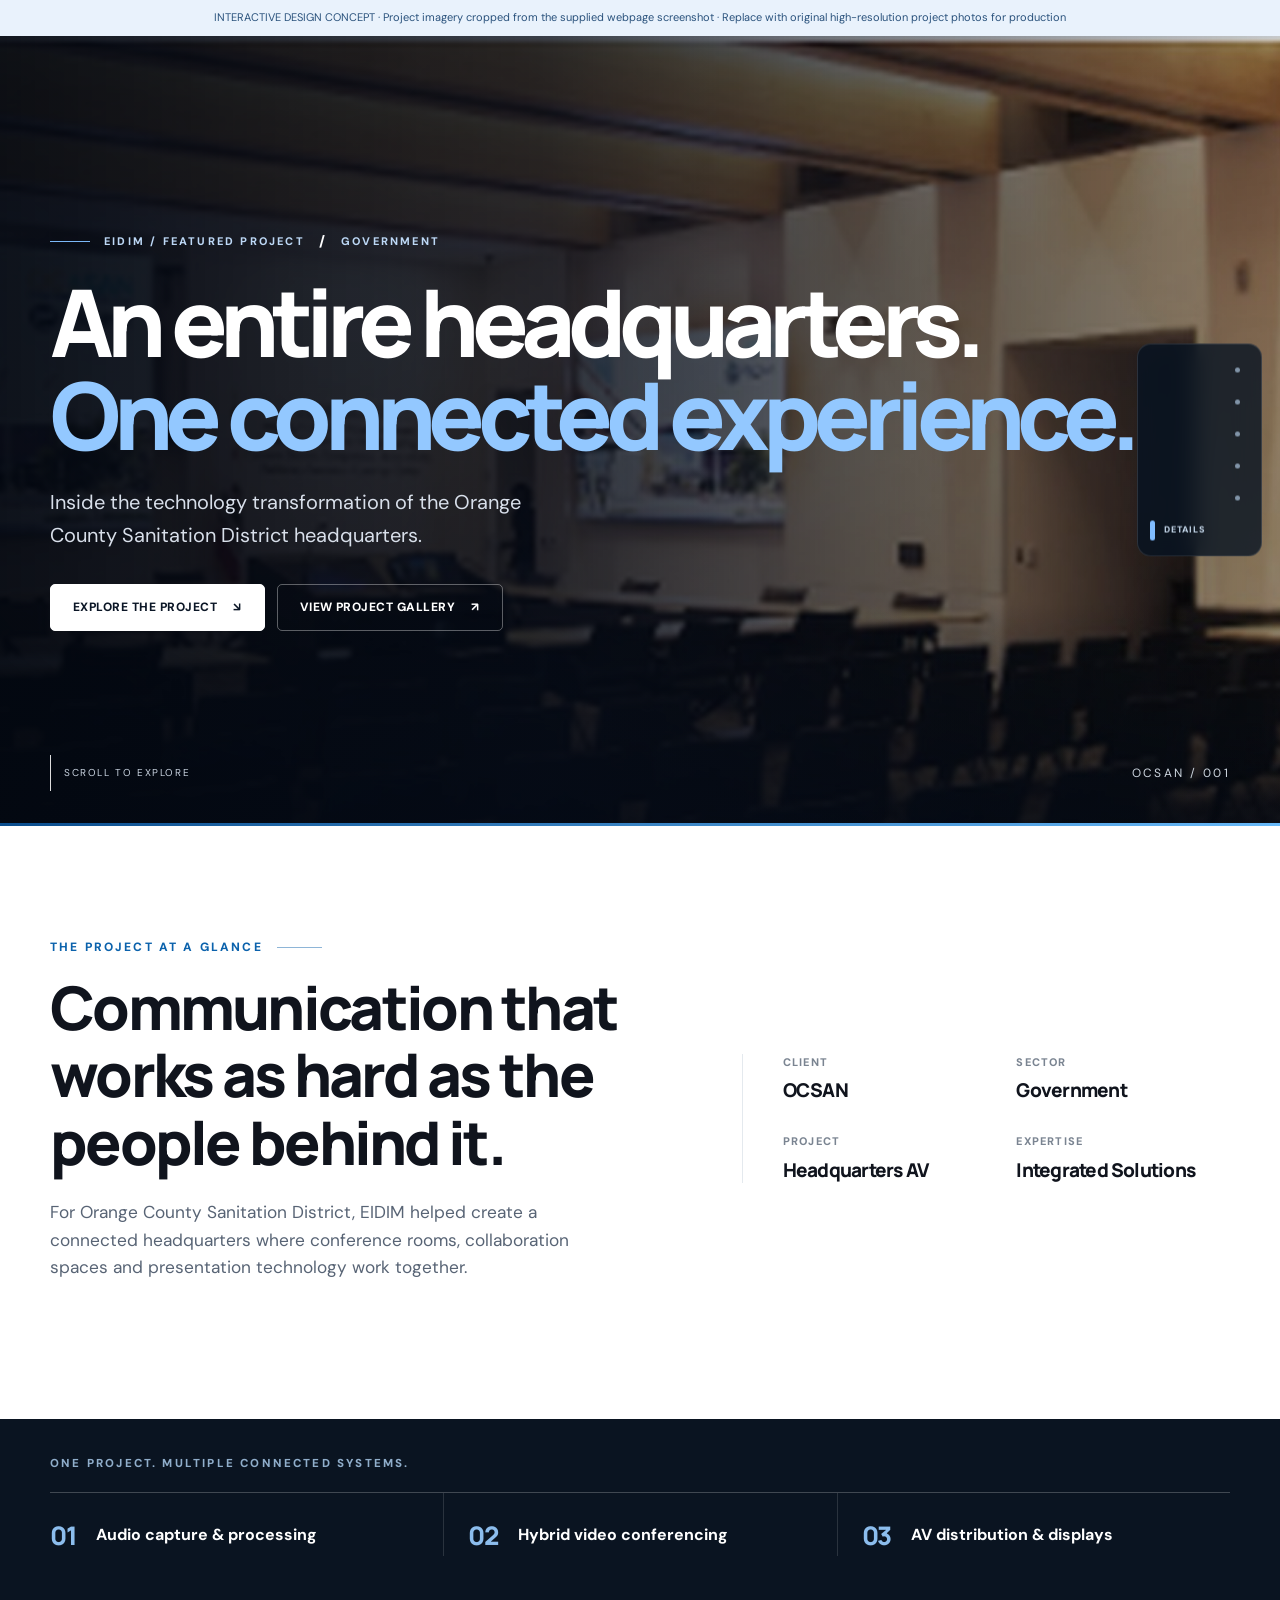
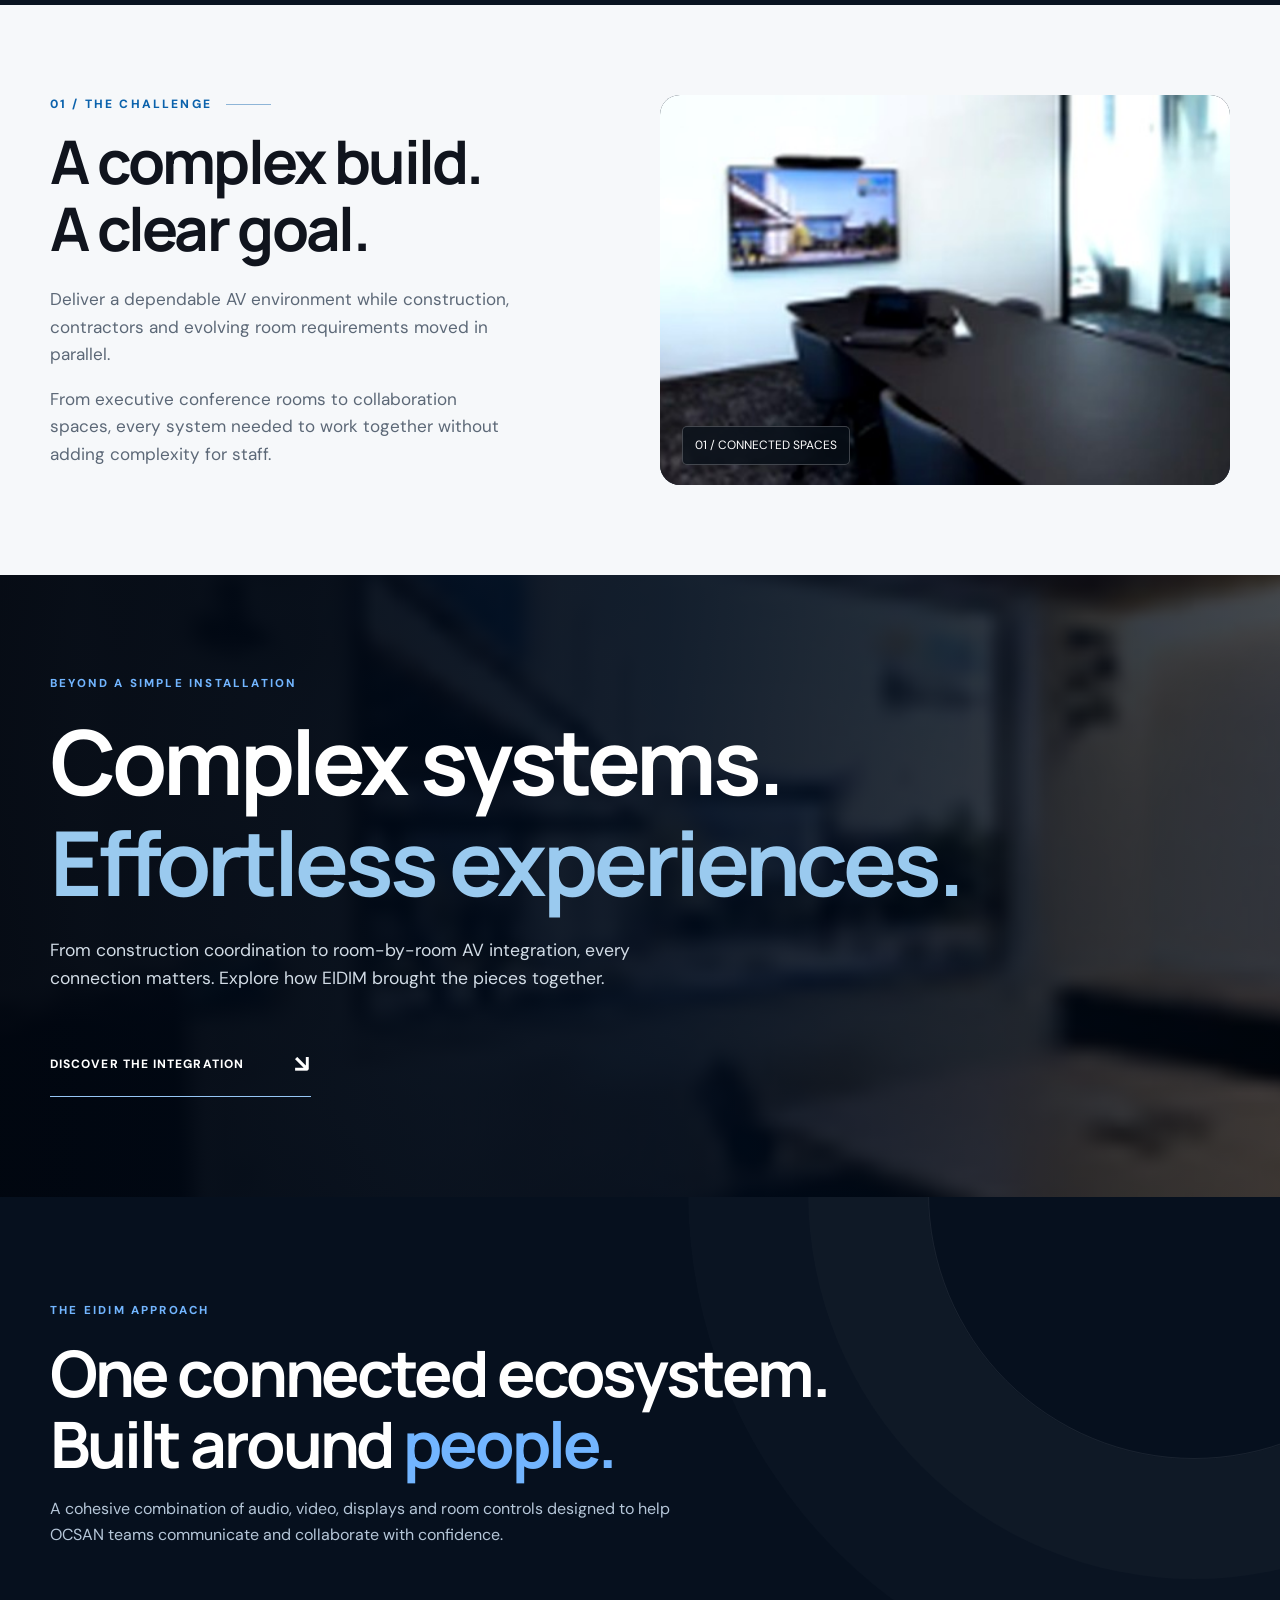
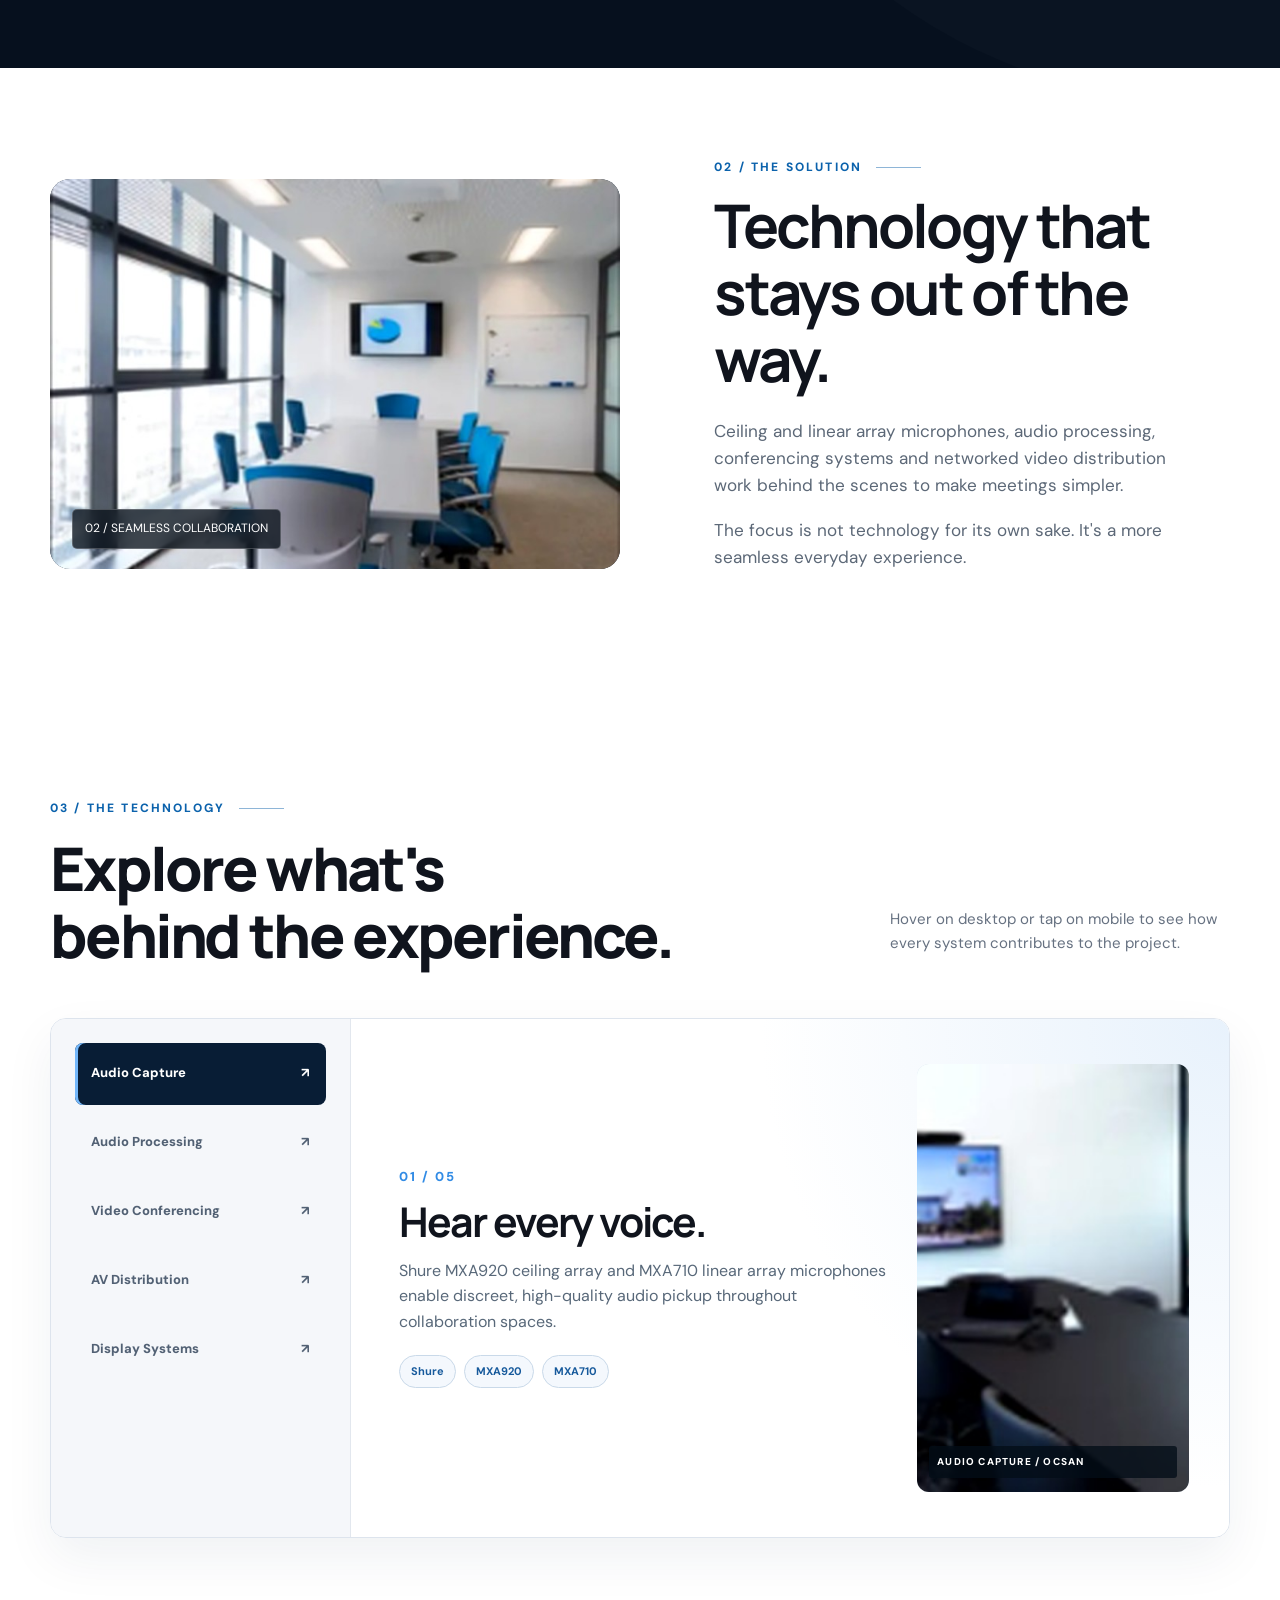
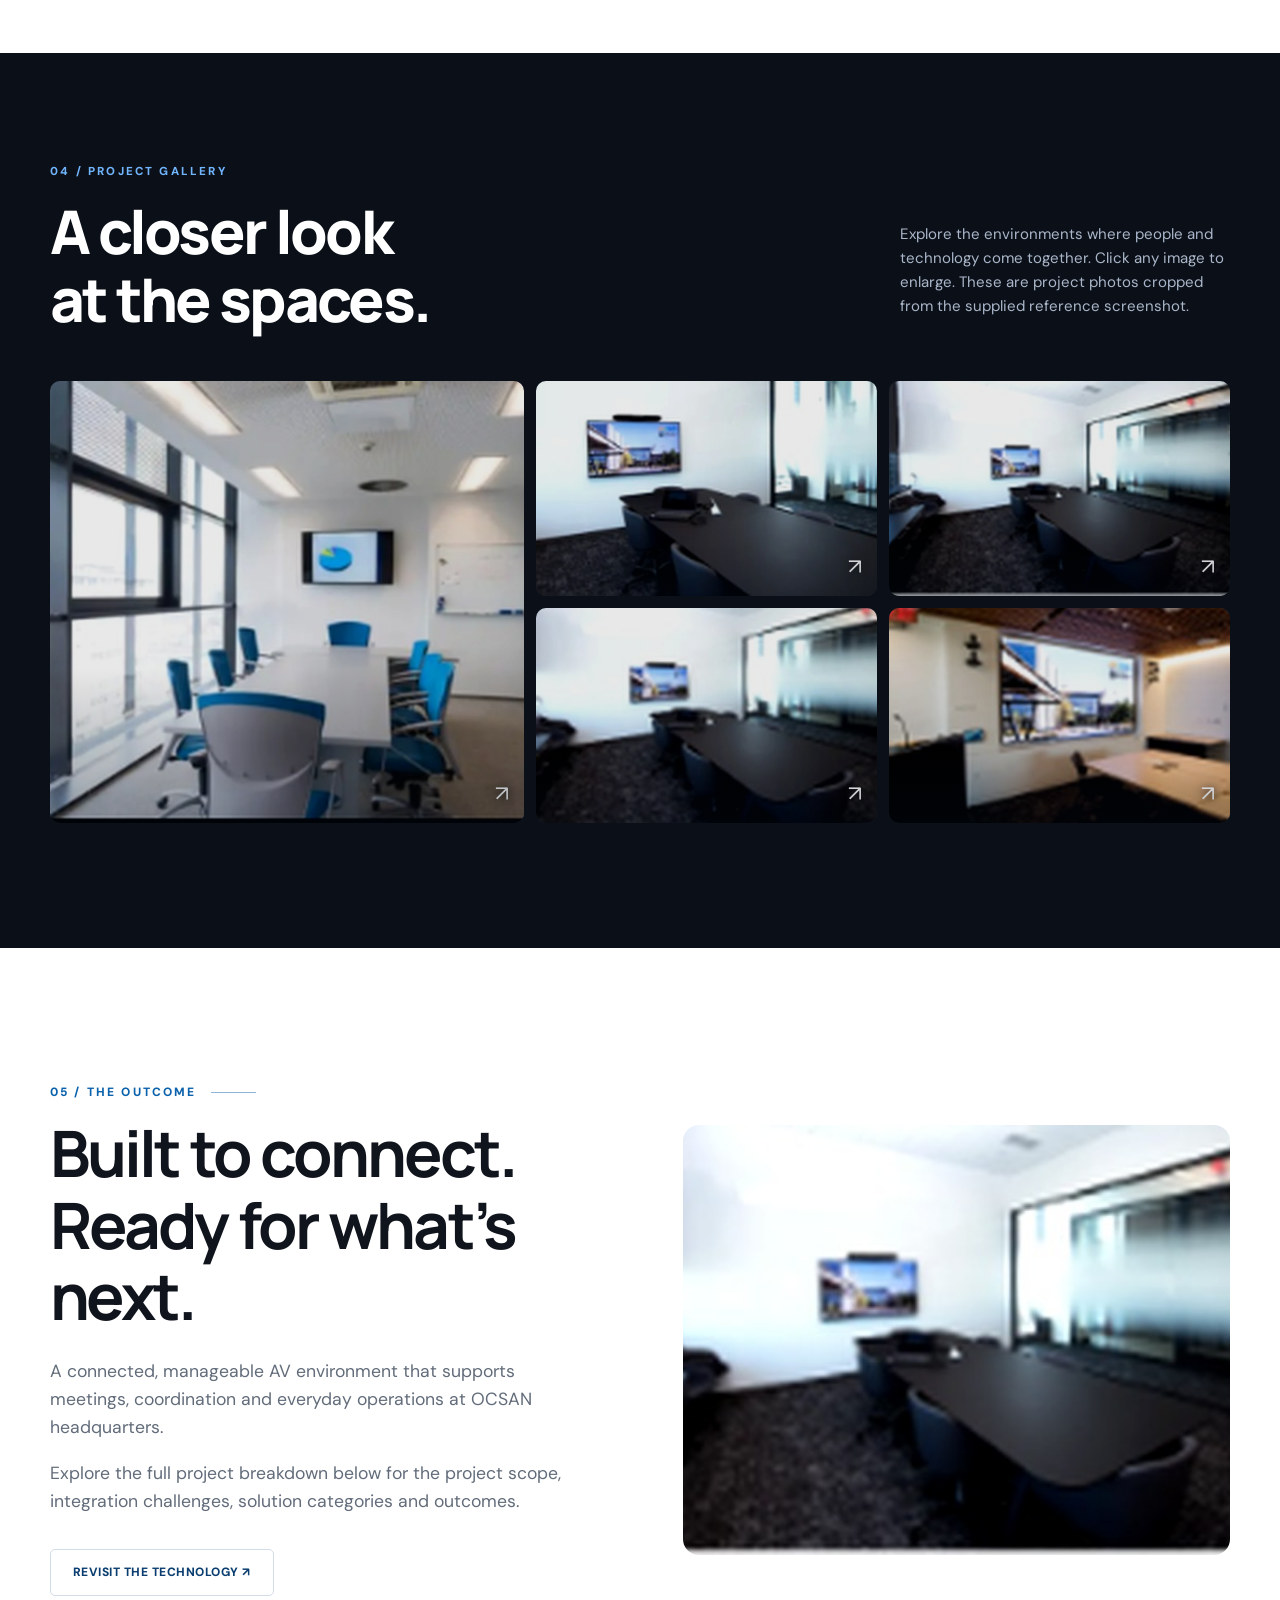
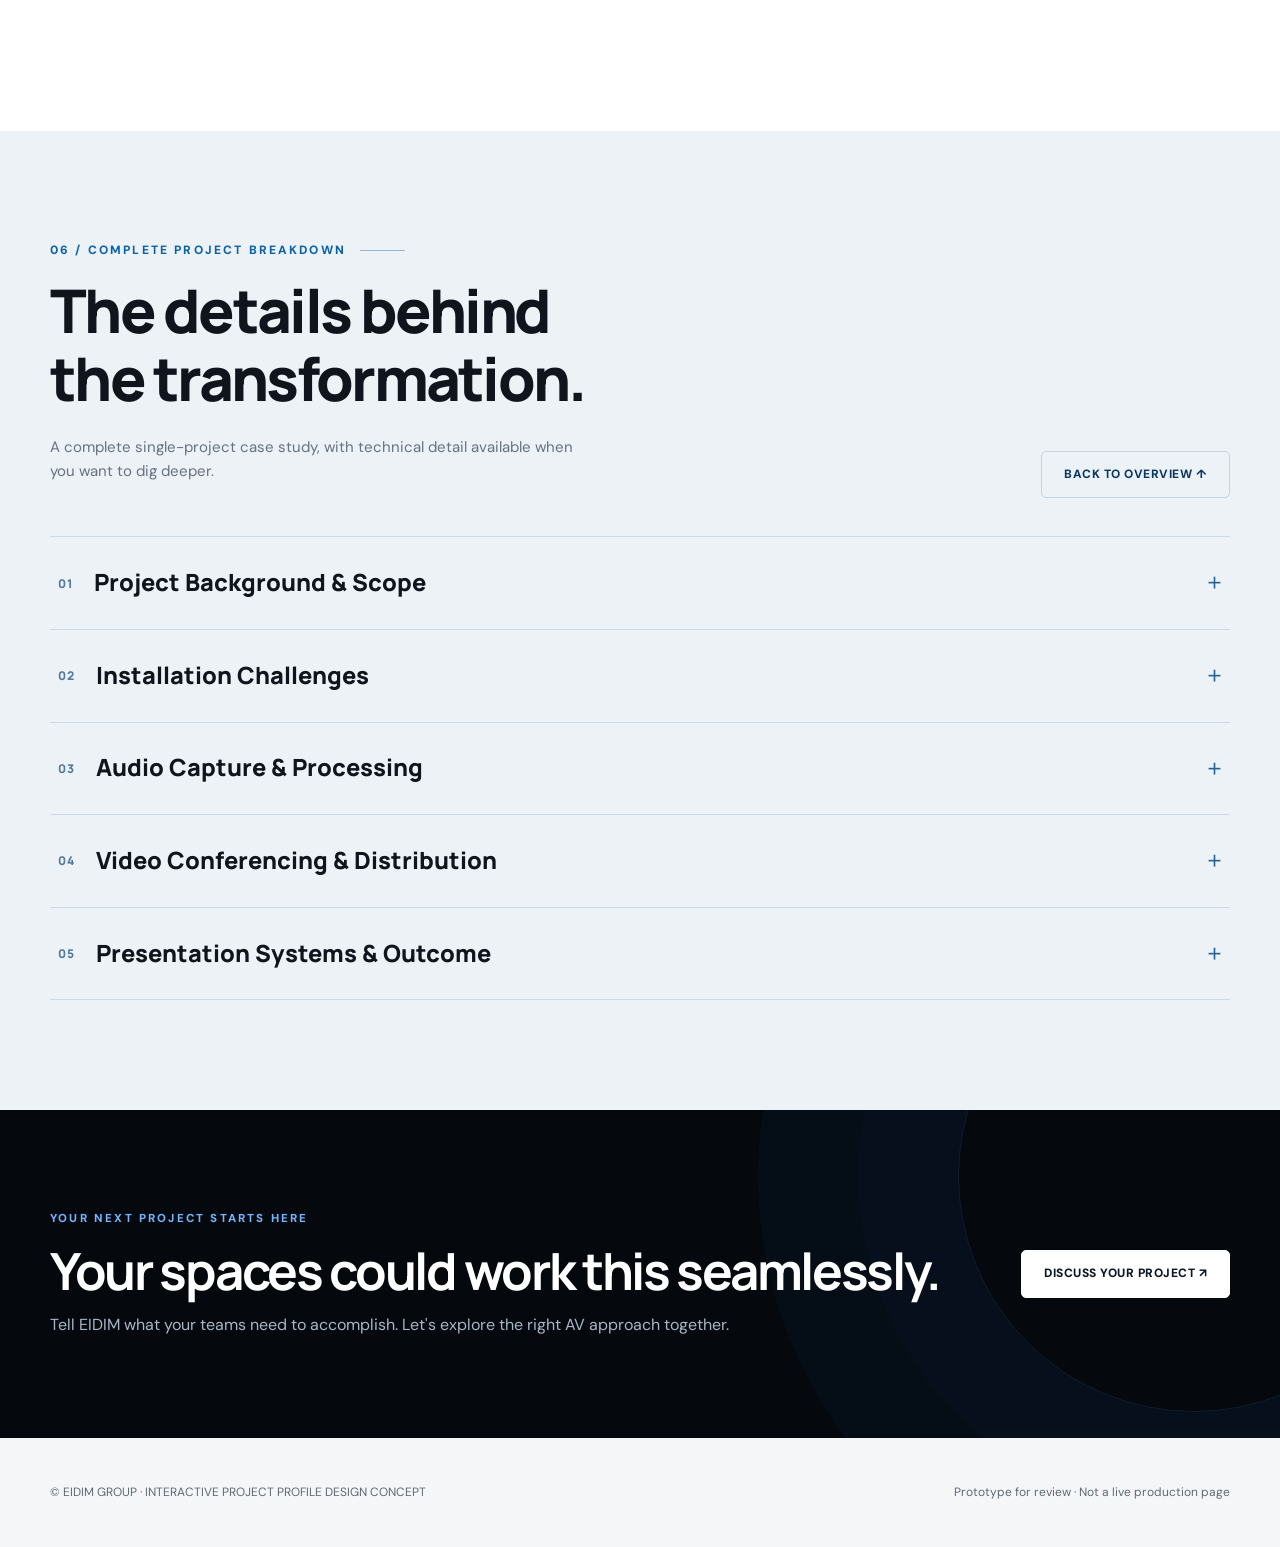
==== project_profile_demo/index.html @ 1d27fcf4 "Project profile" ====
<!doctype html>
<html lang="en">
<head>
<meta charset="utf-8"><meta name="viewport" content="width=device-width,initial-scale=1">
<meta name="theme-color" content="#080c13"><meta name="description" content="EIDIM interactive OCSAN project showcase concept demo">
<title>OCSAN Headquarters — EIDIM Project Showcase Concept</title>
<link rel="preconnect" href="https://fonts.googleapis.com"><link rel="preconnect" href="https://fonts.gstatic.com" crossorigin>
<link href="https://fonts.googleapis.com/css2?family=DM+Sans:wght@400;500;600;700&family=Manrope:wght@400;500;600;700;800&display=swap" rel="stylesheet">
<style>
:root{--ink:#10141d;--muted:#667181;--blue:#0d65c6;--navy:#003a7f;--line:#e4e9ee;--dark:#080c13;--paper:#f6f8fa;--white:#fff;--radius:20px}*{box-sizing:border-box}html{scroll-behavior:smooth}body{margin:0;background:#fff;color:var(--ink);font:16px/1.6 'DM Sans',Arial,sans-serif}h1,h2,h3,p{margin-top:0}h1,h2,h3{font-family:Manrope,'DM Sans',sans-serif;letter-spacing:-.045em;line-height:1.12}a{color:inherit;text-decoration:none}button{font:inherit;cursor:pointer}button:focus-visible,a:focus-visible{outline:3px solid #6baaff;outline-offset:4px}img{max-width:100%;display:block}.eyebrow{font-size:.72rem;font-weight:800;letter-spacing:.19em;text-transform:uppercase}.wrap{width:min(1180px,calc(100% - 72px));margin:auto}.small{font-size:.94rem;color:var(--muted)}.accent{color:#72b5ff}.topline{height:29px;background:#07080c;color:#cfd3dc;font-size:10px;letter-spacing:.08em;display:flex;align-items:center;justify-content:center;gap:2rem}.topline span+span{border-left:1px solid #555;padding-left:2rem}.nav{height:72px;padding:0 max(36px,calc((100vw - 1180px)/2));display:flex;align-items:center;justify-content:space-between;background:white;position:relative;z-index:30}.brand{display:flex;align-items:center;gap:10px;color:#121721;font-family:Manrope;font-weight:800;font-size:21px;letter-spacing:-.07em}.brand-mark{width:36px;height:36px;border:3px solid #131b26;border-radius:50%;display:grid;place-items:center;font-size:20px}.brand small{display:block;font-size:8px;letter-spacing:.22em;line-height:.7}.navlinks{display:flex;align-items:center;gap:28px;font-size:12px;font-weight:700}.navlinks a:not(.navcta):hover{color:var(--blue)}.navcta{background:#0b1017;color:#fff;padding:10px 16px;border-radius:4px}.mobilemenu{display:none;background:none;border:0;font-size:25px}.hero{min-height:650px;height:min(790px,100svh);position:relative;display:flex;align-items:center;overflow:hidden;background:#090e17;color:#fff}.hero-photo{position:absolute;inset:0;background:url('assets/hero.jpg') center center/cover no-repeat;transform:scale(1.08);animation:heroZoom 10s ease-out forwards;filter:saturate(.87)}.hero:before{content:"";position:absolute;inset:0;z-index:1;background:linear-gradient(90deg,rgba(3,8,17,.94) 0%,rgba(5,11,23,.79) 43%,rgba(5,11,23,.22) 100%),linear-gradient(0deg,rgba(3,8,17,.8),transparent 28%)}.hero:after{content:"";position:absolute;z-index:2;inset:auto 0 0;background:linear-gradient(90deg,#0a4d8d,#68b9f8);height:3px;transform:scaleX(0);transform-origin:left;animation:linegrow 1.4s .5s ease-out forwards}.hero-inner{position:relative;z-index:3;padding:70px 0}.hero-meta{display:flex;align-items:center;gap:14px;color:#bdd8f6;font-size:11px;font-weight:800;letter-spacing:.2em;text-transform:uppercase;margin-bottom:22px}.hero-meta:before{content:"";width:40px;height:1px;background:#7bb9f8}.hero h1{font-size:clamp(3.3rem,8.5vw,7.9rem);line-height:1.0;max-width:1000px;margin-bottom:24px;font-weight:800;letter-spacing:-.075em}.hero h1 span{color:#c8e3ff}.hero p{font-size:clamp(1rem,1.7vw,1.25rem);max-width:520px;color:#d8dfea;line-height:1.65;margin-bottom:32px}.actions{display:flex;gap:12px;flex-wrap:wrap}.btn{border:1px solid rgba(255,255,255,.35);padding:13px 22px;font-size:12px;font-weight:800;letter-spacing:.04em;border-radius:5px;display:inline-flex;align-items:center;gap:16px;transition:background .25s,color .25s,transform .25s}.btn:hover{transform:translateY(-2px)}.btn-light{background:#fff;color:#0b1626;border-color:#fff}.btn-light:hover{background:#dbeeff}.btn-clear{color:#fff}.btn-clear:hover{background:rgba(255,255,255,.14)}.scroll-cue{position:absolute;bottom:35px;left:max(36px,calc((100vw - 1180px)/2));z-index:3;color:#c9d3e0;letter-spacing:.16em;text-transform:uppercase;font-size:10px;display:flex;gap:13px;align-items:center}.scroll-cue i{display:block;width:1px;height:36px;background:#ddd;animation:cue 1.8s ease-in-out infinite}.hero-index{position:absolute;z-index:3;bottom:42px;right:max(36px,calc((100vw - 1180px)/2));font-size:12px;color:#cdd5df;letter-spacing:.2em}.intro{padding:112px 0 120px}.intro-grid{display:grid;grid-template-columns:1.1fr .9fr;gap:95px;align-items:center}.intro h2,.section-title{font-size:clamp(2.35rem,4.7vw,4.8rem);margin:17px 0 23px;font-weight:800}.intro p{color:#586475;max-width:570px;font-size:1.08rem}.info-grid{display:grid;grid-template-columns:1fr 1fr;gap:30px 20px;padding-left:40px;border-left:1px solid var(--line)}.info-grid b{font:800 19px Manrope;display:block;letter-spacing:-.04em}.info-grid span{display:block;color:#7a8491;font-size:11px;letter-spacing:.11em;text-transform:uppercase;font-weight:800;margin-bottom:6px}.chapter{background:var(--paper);padding:90px 0}.split{display:grid;grid-template-columns:.95fr 1.05fr;gap:8%;align-items:center}.split.reverse{grid-template-columns:1.05fr .95fr}.split.reverse .copy{order:2}.split.reverse .visual{order:1}.chapter .copy h2{font-size:clamp(2.4rem,4.7vw,5.2rem);margin:14px 0 24px}.chapter .copy p{color:#5c6877;max-width:460px;font-size:1.07rem}.visual{border-radius:var(--radius);overflow:hidden;position:relative;min-height:390px;background:#152233}.visual img{height:100%;width:100%;object-fit:cover;position:absolute;inset:0;transition:transform 800ms ease}.visual:hover img{transform:scale(1.045)}.visual .imglabel{position:absolute;left:22px;bottom:20px;padding:9px 12px;color:#fff;background:rgba(9,16,25,.77);border:1px solid #ffffff38;backdrop-filter:blur(8px);font-size:12px;border-radius:5px}.number{display:flex;align-items:center;gap:14px;color:#0b62ac;font-size:12px;font-weight:800;letter-spacing:.18em}.number:after{content:"";width:45px;height:1px;background:#8eb5d7}.quote-band{background:#06101e;color:#fff;padding:105px 0;position:relative;overflow:hidden}.quote-band:after{content:"";position:absolute;width:530px;height:530px;border:1px solid #ffffff14;border-radius:50%;right:-180px;top:-270px;box-shadow:0 0 0 120px #ffffff05,0 0 0 240px #ffffff04}.quote-band h2{font-size:clamp(2.4rem,5vw,5.5rem);max-width:1000px;margin:16px 0}.quote-band p{max-width:620px;color:#b6c7d9}.technology{padding:120px 0 115px}.heading-row{display:flex;align-items:end;justify-content:space-between;gap:30px;margin-bottom:48px}.heading-row .section-title{margin-bottom:0}.tech-shell{border:1px solid #dde4ed;display:grid;grid-template-columns:330px 1fr;min-height:440px;border-radius:16px;overflow:hidden;box-shadow:0 20px 50px #102b5210}.tech-tabs{padding:24px;background:#f5f7fa;border-right:1px solid #e2e7ee;display:flex;flex-direction:column;gap:7px}.tech-tab{text-align:left;border:0;background:transparent;border-radius:8px;padding:17px 16px;font-weight:800;font-size:13px;color:#526174;display:flex;align-items:center;justify-content:space-between;transition:background .2s,color .2s}.tech-tab:hover{background:#e9edf4}.tech-tab.active{background:#081d35;color:#fff}.tech-content{padding:55px 60px;display:flex;flex-direction:column;justify-content:center;position:relative;background:radial-gradient(circle at 100% 0%,#e8f2fc,transparent 46%),#fff}.tech-content h3{font-size:clamp(2rem,3.4vw,3.5rem);margin:12px 0 15px}.tech-content p{max-width:630px;color:#586879;font-size:1.08rem}.chip-row{display:flex;gap:8px;flex-wrap:wrap;margin-top:20px}.chip{border:1px solid #c9d9e9;background:#f4f8fd;padding:7px 11px;border-radius:50px;font-size:11px;font-weight:700;color:#175a9c}.gallery{background:#0b1018;color:#fff;padding:110px 0 125px}.gallery .small{color:#aab6c9}.gallery-grid{display:grid;grid-template-columns:1.25fr .9fr .9fr;grid-template-rows:215px 215px;gap:12px;margin-top:40px}.gallery-item{overflow:hidden;border:0;padding:0;position:relative;background:#172538;border-radius:10px;cursor:zoom-in}.gallery-item:first-child{grid-row:span 2}.gallery-item img{height:100%;width:100%;object-fit:cover;transition:transform .5s,filter .5s;filter:brightness(.91)}.gallery-item:hover img{transform:scale(1.055);filter:brightness(1.03)}.gallery-item:after{content:'↗';position:absolute;right:15px;bottom:12px;color:#fff;font-size:22px;text-shadow:0 1px 8px #111}.outcome{padding:135px 0}.outcome-grid{display:grid;grid-template-columns:1fr 1fr;gap:85px;align-items:center}.outcome h2{font-size:clamp(2.7rem,5vw,5.8rem);margin:15px 0 25px}.outcome p{color:#626c7a;font-size:1.1rem}.outcome-visual{height:430px;border-radius:16px;overflow:hidden}.outcome-visual img{height:100%;width:100%;object-fit:cover}.next{padding:85px 0;background:#eaf1f8}.next-inner{display:flex;align-items:center;justify-content:space-between;gap:20px}.next h2{font-size:clamp(2rem,3vw,3.5rem);margin:12px 0 0}.next .btn{background:#081b33;color:#fff}.cta{background:#05080d;color:#fff;padding:100px 0}.cta-inner{display:flex;align-items:center;justify-content:space-between;gap:30px}.cta h2{font-size:clamp(2rem,4vw,4rem);margin:13px 0}.cta p{color:#a8b8c8;margin:0}.footer{background:#f5f6f8;padding:45px 0;color:#5e6976;font-size:12px}.footer-in{display:flex;align-items:center;justify-content:space-between;gap:20px}.footer .brand{color:#1a2029}.progress{position:fixed;top:0;left:0;width:0;height:3px;background:#4099ed;z-index:100}.reveal{opacity:0;transform:translateY(30px);transition:opacity .8s ease,transform .8s cubic-bezier(.19,1,.22,1)}.reveal.visible{opacity:1;transform:translateY(0)}.lightbox{position:fixed;inset:0;z-index:200;background:rgba(1,4,9,.94);display:none;align-items:center;justify-content:center;padding:64px 80px}.lightbox.open{display:flex}.lightbox img{max-width:100%;max-height:calc(100vh - 140px);object-fit:contain;border-radius:5px}.lb-btn{position:absolute;background:#ffffff1e;color:#fff;border:1px solid #ffffff33;border-radius:50%;width:44px;height:44px;font-size:23px;display:grid;place-items:center}.lb-close{top:20px;right:22px}.lb-prev{left:20px}.lb-next{right:20px}.lb-caption{position:absolute;bottom:21px;color:#c8d4e0;font-size:13px;text-align:center}.prototype-note{font-size:11px;background:#e9f2fc;color:#2a527c;text-align:center;padding:9px 16px}.count{color:#318be5;font-size:13px;font-weight:800;letter-spacing:.15em}.hero-enter{opacity:0;transform:translateY(25px);animation:enter .8s ease forwards}.hero-enter:nth-child(2){animation-delay:.15s}.hero-enter:nth-child(3){animation-delay:.3s}.hero-enter:nth-child(4){animation-delay:.45s}
@keyframes heroZoom{to{transform:scale(1)}}@keyframes linegrow{to{transform:scaleX(1)}}@keyframes enter{to{opacity:1;transform:translateY(0)}}@keyframes cue{50%{opacity:.35;transform:translateY(6px)}}
@media(max-width:900px){.wrap{width:min(100% - 40px,1180px)}.nav{padding:0 20px}.navlinks{gap:14px}.intro-grid,.split,.split.reverse,.outcome-grid{grid-template-columns:1fr;gap:40px}.split.reverse .copy,.split.reverse .visual{order:initial}.info-grid{padding:30px 0 0;border-left:0;border-top:1px solid var(--line)}.intro,.technology,.outcome{padding:80px 0}.visual{min-height:360px}.gallery-grid{grid-template-columns:1fr 1fr;grid-template-rows:220px 220px 220px}.gallery-item:first-child{grid-row:span 2}.tech-shell{grid-template-columns:240px 1fr}.tech-content{padding:40px}.hero{height:690px;min-height:610px}.hero-index{right:20px}.scroll-cue{left:20px}}
@media(max-width:640px){.topline{font-size:8px}.topline span:nth-child(2){display:none}.nav{height:62px}.brand{font-size:18px}.brand-mark{width:32px;height:32px}.mobilemenu{display:block}.navlinks{display:none;position:absolute;top:62px;left:0;right:0;background:#fff;flex-direction:column;align-items:stretch;padding:24px 20px;gap:20px;box-shadow:0 20px 30px #0002}.navlinks.open{display:flex}.navlinks a{padding:5px}.navcta{text-align:center}.hero{height:calc(100svh - 91px);min-height:620px}.hero:before{background:linear-gradient(90deg,rgba(3,8,17,.91),rgba(3,8,17,.52)),linear-gradient(0deg,rgba(3,8,17,.75),transparent 40%)}.hero-photo{background-position:55% center}.hero h1{font-size:clamp(3.1rem,14vw,5.2rem)}.hero-inner{padding:40px 0}.hero p{font-size:1rem}.hero-index{display:none}.intro h2,.section-title,.chapter .copy h2,.outcome h2{font-size:2.7rem}.info-grid{gap:20px}.chapter{padding:70px 0}.visual{min-height:270px}.quote-band{padding:75px 0}.quote-band h2{font-size:2.55rem}.heading-row{display:block}.tech-shell{display:block}.tech-tabs{display:flex;flex-direction:row;overflow-x:auto;padding:14px}.tech-tab{flex:0 0 auto;white-space:nowrap;font-size:12px}.tech-content{padding:35px 25px;min-height:320px}.tech-content h3{font-size:2.2rem}.gallery{padding:75px 0}.gallery-grid{grid-template-columns:1fr 1fr;grid-template-rows:170px 150px 150px;gap:7px}.gallery-item:first-child{grid-column:span 2;grid-row:span 1}.outcome-visual{height:300px}.next-inner,.cta-inner,.footer-in{display:block}.next .btn,.cta .btn{margin-top:22px}.cta{padding:70px 0}.footer .brand{margin-bottom:15px}.lightbox{padding:50px 15px}.lb-prev{left:8px}.lb-next{right:8px}.lb-btn{width:36px;height:36px}}
@media(prefers-reduced-motion:reduce){*,*:before,*:after{scroll-behavior:auto!important;animation:none!important;transition:none!important}.reveal,.hero-enter{opacity:1!important;transform:none!important}.hero-photo{transform:none!important}}
.dossier{padding:110px 0;background:#edf2f7}.dossier-head{display:flex;align-items:end;justify-content:space-between;gap:32px}.dossier-head .small{max-width:530px}.dossier-link{border-color:#c4d3e2!important;color:#0b3763}.detail-list{margin-top:38px;border-top:1px solid #cdd9e4}.detail-list details{border-bottom:1px solid #cdd9e4}.detail-list summary{cursor:pointer;display:flex;align-items:center;gap:20px;padding:25px 8px;font-size:clamp(1.05rem,2vw,1.48rem);font-family:Manrope,sans-serif;font-weight:800;list-style:none}.detail-list summary::-webkit-details-marker{display:none}.detail-list summary span{font-size:12px;color:#53799b;letter-spacing:.12em}.detail-list summary b{margin-left:auto;font-size:26px;font-weight:400;color:#25639b;transition:transform .25s}.detail-list details[open] summary b{transform:rotate(45deg)}.detail-copy{max-width:820px;padding:0 8px 24px 43px;color:#4c5b69;line-height:1.85}.detail-copy p{margin:0 0 14px}.detail-list details[open] summary{color:#003a7f}@media(max-width:700px){.dossier{padding:65px 0}.dossier-head{display:block}.dossier-link{margin-top:18px}.detail-list summary{gap:12px}.detail-copy{padding-left:8px}}

/* Premium narrative interactions — added to the single-project demo */
:root{--ease:cubic-bezier(.22,1,.36,1)}
.hero-photo{animation:heroZoom 13s ease-out forwards;will-change:transform}
.hero h1{max-width:1100px;font-size:clamp(3.4rem,7.3vw,7.2rem)}
.hero h1 span{color:#93c8ff}
.impact-ribbon{padding:36px 0 49px;background:#0a1421;color:#fff;overflow:hidden}
.impact-ribbon .eyebrow{color:#90aecb;margin-bottom:18px}
.impact-items{display:grid;grid-template-columns:repeat(3,minmax(0,1fr));border-top:1px solid #ffffff38}
.impact-item{display:flex;align-items:center;gap:20px;padding:25px 24px 3px 0;font-size:1rem;font-weight:700;line-height:1.3}
.impact-item strong{font:800 1.6rem Manrope;color:#8cbded;letter-spacing:-.05em}
.impact-item+.impact-item{border-left:1px solid #ffffff22;padding-left:24px}
.story-strip{position:relative;min-height:600px;display:flex;align-items:center;color:white;background:#071321;overflow:hidden}
.story-strip-photo{position:absolute;inset:-8%;background:url('assets/room-wide.jpg') center /cover no-repeat;filter:brightness(.4) saturate(.75);transform:scale(1.1)}
.story-strip:before{content:'';position:absolute;inset:0;background:linear-gradient(90deg,rgba(1,7,17,.93),rgba(0,13,31,.8) 52%,rgba(0,13,31,.35));z-index:1}
.story-strip-inner{position:relative;z-index:2;padding:100px 0}
.story-strip h2{font-size:clamp(3rem,7vw,7rem);margin:18px 0 24px;max-width:1050px}
.story-strip h2 em{color:#9acaef;font-style:normal}
.story-strip p{color:#d2dce6;max-width:580px;font-size:1.1rem}
.story-strip-link{display:inline-flex;gap:50px;align-items:center;margin-top:22px;padding:13px 0;border-bottom:1px solid #96c6f5;font-weight:800;letter-spacing:.09em;font-size:.75rem}
.story-strip-link span{font-size:1.5rem;transition:transform .3s}
.story-strip-link:hover span{transform:translate(4px,4px)}
.chapter-rail{position:fixed;top:50%;transform:translateY(-50%);right:18px;z-index:29;display:flex;flex-direction:column;gap:5px;padding:12px;background:rgba(6,18,34,.78);border:1px solid #ffffff20;border-radius:14px;backdrop-filter:blur(12px)}
.chapter-rail a{display:flex;align-items:center;gap:9px;height:27px;color:#c5d8eb;justify-content:flex-end}
.chapter-rail a span{width:5px;height:5px;background:#8194a8;border-radius:9px;transition:height .2s,background .2s}
.chapter-rail a small{width:0;overflow:hidden;white-space:nowrap;font-weight:800;letter-spacing:.12em;font-size:9px;transition:width .23s}
.chapter-rail a:hover small,.chapter-rail a.current small{width:85px}
.chapter-rail a.current span{height:20px;background:#80bcff}
.tech-shell{grid-template-columns:300px minmax(0,1fr);min-height:520px}
.tech-content{display:grid;grid-template-columns:minmax(0,1.1fr) minmax(170px,.6fr);gap:20px;align-items:center;padding:45px 40px 45px 48px;overflow:hidden}
.tech-content h3{font-size:clamp(2rem,3.2vw,3.5rem);line-height:1.04}
.tech-content p{font-size:1rem}
.tech-copy{min-width:0}
.tech-copy.animate-up > *{animation:rise .48s var(--ease) both}
.tech-copy.animate-up > :nth-child(2){animation-delay:45ms}
.tech-copy.animate-up > :nth-child(3){animation-delay:90ms}
.tech-copy.animate-up > :nth-child(4){animation-delay:135ms}
.tech-photo{position:relative;align-self:stretch;min-height:320px;border-radius:12px;overflow:hidden;background:#d4e1ed}
.tech-photo img{width:100%;height:100%;object-fit:cover;position:absolute;inset:0}
.tech-photo.animate-photo img{animation:photoRise .6s var(--ease) both}
.tech-photo span{position:absolute;bottom:14px;left:12px;right:12px;font-size:10px;letter-spacing:.12em;font-weight:800;padding:8px;background:rgba(3,13,24,.78);color:white;border-radius:3px}
.tech-tab{min-height:62px;transition:background .25s,color .25s,transform .25s}
.tech-tab:hover{transform:translateX(3px);background:#e6edf7;color:#0a335e}
.tech-tab.active,.tech-tab.active:hover{background:#081d35;color:white;box-shadow:inset 3px 0 #73b7fa}
@keyframes rise{from{opacity:0;transform:translateY(27px);filter:blur(3px)}to{opacity:1;transform:translateY(0);filter:blur(0)}}
@keyframes photoRise{from{opacity:.45;transform:scale(1.07)}to{opacity:1;transform:scale(1)}}
.chapter .visual img,.outcome-visual img{transition:transform 1s var(--ease)}
.chapter .visual:hover img,.outcome-visual:hover img{transform:scale(1.055)}
.reveal{transition-duration:.95s}
.gallery-item:before{position:absolute;inset:0;z-index:1;content:'';background:linear-gradient(transparent 65%,rgba(0,9,22,.32))}
.cta{position:relative;overflow:hidden}
.cta:before{content:'';position:absolute;right:-150px;top:-170px;width:470px;height:470px;border:1px solid #24527d;border-radius:50%;box-shadow:0 0 0 100px #09223b,0 0 0 200px #071a2c;opacity:.3}
.cta-inner{position:relative;z-index:1}
@media(max-width:1100px){.chapter-rail{display:none}.tech-content{grid-template-columns:1fr}.tech-photo{min-height:175px;max-height:220px}.tech-shell{grid-template-columns:260px 1fr}}
@media(max-width:720px){.impact-items{grid-template-columns:1fr}.impact-item+.impact-item{border-left:0;border-top:1px solid #ffffff22;padding-left:0}.impact-item{padding:14px 0}.story-strip{min-height:500px}.story-strip-inner{padding:80px 0}.tech-shell{display:block}.tech-tabs{display:flex;flex-direction:row;overflow-x:auto;gap:8px;padding:15px;scrollbar-width:thin}.tech-tab{white-space:nowrap;padding:13px 16px;min-height:45px}.tech-content{padding:30px 26px;gap:18px}.tech-photo{min-height:190px}.tech-content h3{font-size:2rem}}
@media(prefers-reduced-motion:reduce){.tech-copy.animate-up > *,.tech-photo.animate-photo img{animation:none!important}.story-strip-photo{transform:none}}
</style>
</head>
<body>
<div class="progress" id="progress"></div>
<div class="prototype-note">INTERACTIVE DESIGN CONCEPT · Project imagery cropped from the supplied webpage screenshot · Replace with original high-resolution project photos for production</div>
<main id="top"><aside class="chapter-rail" aria-label="On this project"><a href="#overview" data-section="overview" aria-label="Overview"><span></span><small>OVERVIEW</small></a><a href="#story" data-section="story" aria-label="Challenge"><span></span><small>CHALLENGE</small></a><a href="#technology" data-section="technology" aria-label="Technology"><span></span><small>TECHNOLOGY</small></a><a href="#gallery" data-section="gallery" aria-label="Gallery"><span></span><small>GALLERY</small></a><a href="#outcome" data-section="outcome" aria-label="Outcome"><span></span><small>OUTCOME</small></a><a href="#details" data-section="details" aria-label="Details"><span></span><small>DETAILS</small></a></aside>
<section class="hero" aria-labelledby="hero-heading"><div class="hero-photo"></div><div class="wrap hero-inner"><div class="hero-meta hero-enter">EIDIM / FEATURED PROJECT <span style="font-size:14px;color:#fff">/</span> GOVERNMENT</div><h1 class="hero-enter" id="hero-heading">An entire headquarters.<br><span>One connected experience.</span></h1><p class="hero-enter">Inside the technology transformation of the Orange County Sanitation District headquarters.</p><div class="actions hero-enter"><a class="btn btn-light" href="#overview">EXPLORE THE PROJECT <span>↘</span></a><a class="btn btn-clear" href="#gallery">VIEW PROJECT GALLERY <span>↗</span></a></div></div><div class="scroll-cue"><i></i><span>SCROLL TO EXPLORE</span></div><span class="hero-index">OCSAN / 001</span></section>
<section class="intro" id="overview"><div class="wrap intro-grid"><div class="reveal"><div class="number">THE PROJECT AT A GLANCE</div><h2>Communication that works as hard as the people behind it.</h2><p>For Orange County Sanitation District, EIDIM helped create a connected headquarters where conference rooms, collaboration spaces and presentation technology work together.</p></div><div class="info-grid reveal"><div><span>CLIENT</span><b>OCSAN</b></div><div><span>SECTOR</span><b>Government</b></div><div><span>PROJECT</span><b>Headquarters AV</b></div><div><span>EXPERTISE</span><b>Integrated Solutions</b></div></div></div></section>
<section class="impact-ribbon" aria-label="Project solutions"><div class="wrap"><p class="eyebrow">ONE PROJECT. MULTIPLE CONNECTED SYSTEMS.</p><div class="impact-items"><div class="impact-item reveal"><strong>01</strong><span>Audio capture &amp; processing</span></div><div class="impact-item reveal"><strong>02</strong><span>Hybrid video conferencing</span></div><div class="impact-item reveal"><strong>03</strong><span>AV distribution &amp; displays</span></div></div></div></section>
<section class="chapter" id="story"><div class="wrap split"><div class="copy reveal"><div class="number">01 / THE CHALLENGE</div><h2>A complex build.<br>A clear goal.</h2><p>Deliver a dependable AV environment while construction, contractors and evolving room requirements moved in parallel.</p><p class="small">From executive conference rooms to collaboration spaces, every system needed to work together without adding complexity for staff.</p></div><div class="visual reveal"><img src="assets/boardroom.jpg" alt="Conference room from the supplied OCSAN project screenshot" loading="lazy"><span class="imglabel">01 / CONNECTED SPACES</span></div></div></section>
<section class="story-strip" aria-label="Project storytelling"><div class="story-strip-photo" aria-hidden="true"></div><div class="wrap story-strip-inner"><div class="eyebrow accent reveal">BEYOND A SIMPLE INSTALLATION</div><h2 class="reveal">Complex systems.<br><em>Effortless experiences.</em></h2><p class="reveal">From construction coordination to room-by-room AV integration, every connection matters. Explore how EIDIM brought the pieces together.</p><a class="story-strip-link reveal" href="#technology">DISCOVER THE INTEGRATION <span>↘</span></a></div></section>
<section class="quote-band"><div class="wrap reveal"><div class="eyebrow accent">THE EIDIM APPROACH</div><h2>One connected ecosystem.<br>Built around <span class="accent">people.</span></h2><p>A cohesive combination of audio, video, displays and room controls designed to help OCSAN teams communicate and collaborate with confidence.</p></div></section>
<section class="chapter" style="background:#fff"><div class="wrap split reverse"><div class="copy reveal"><div class="number">02 / THE SOLUTION</div><h2>Technology that stays out of the way.</h2><p>Ceiling and linear array microphones, audio processing, conferencing systems and networked video distribution work behind the scenes to make meetings simpler.</p><p class="small">The focus is not technology for its own sake. It's a more seamless everyday experience.</p></div><div class="visual reveal"><img src="assets/conference.jpg" alt="Modern meeting room featured in the supplied project screenshot" loading="lazy"><span class="imglabel">02 / SEAMLESS COLLABORATION</span></div></div></section>
<section class="technology" id="technology"><div class="wrap"><div class="heading-row reveal"><div><div class="number">03 / THE TECHNOLOGY</div><h2 class="section-title">Explore what's<br>behind the experience.</h2></div><p class="small" style="max-width:340px">Hover on desktop or tap on mobile to see how every system contributes to the project.</p></div><div class="tech-shell reveal"><div class="tech-tabs" role="tablist" aria-label="Technology categories"><button class="tech-tab active" data-tech="0" role="tab" aria-selected="true">Audio Capture <span>↗</span></button><button class="tech-tab" data-tech="1" role="tab" aria-selected="false">Audio Processing <span>↗</span></button><button class="tech-tab" data-tech="2" role="tab" aria-selected="false">Video Conferencing <span>↗</span></button><button class="tech-tab" data-tech="3" role="tab" aria-selected="false">AV Distribution <span>↗</span></button><button class="tech-tab" data-tech="4" role="tab" aria-selected="false">Display Systems <span>↗</span></button></div><div class="tech-content" id="tech-panel" role="tabpanel" aria-live="polite"><div class="tech-copy" id="tech-copy"><div class="count" id="tech-count">01 / 05</div><h3 id="tech-title">Hear every voice.</h3><p id="tech-text">Shure MXA920 ceiling array and MXA710 linear array microphones enable discreet, high-quality audio pickup throughout collaboration spaces.</p><div class="chip-row" id="tech-chips"><span class="chip">Shure</span><span class="chip">MXA920</span><span class="chip">MXA710</span></div></div><div class="tech-photo" id="tech-photo"><img id="tech-photo-img" src="assets/boardroom.jpg" alt="OCSAN meeting space"><span id="tech-photo-label">AUDIO CAPTURE / OCSAN</span></div></div></div></div></section>
<section class="gallery" id="gallery"><div class="wrap"><div class="heading-row reveal"><div><div class="eyebrow accent">04 / PROJECT GALLERY</div><h2 class="section-title">A closer look<br>at the spaces.</h2></div><p class="small" style="max-width:330px">Explore the environments where people and technology come together. Click any image to enlarge. These are project photos cropped from the supplied reference screenshot.</p></div><div class="gallery-grid reveal"><button class="gallery-item" data-image="0" aria-label="Open image: Conference room"><img src="assets/conference.jpg" alt="Conference room" loading="lazy"></button><button class="gallery-item" data-image="1" aria-label="Open image: OCSAN boardroom"><img src="assets/boardroom.jpg" alt="OCSAN boardroom" loading="lazy"></button><button class="gallery-item" data-image="2" aria-label="Open image: Meeting space"><img src="assets/meeting.jpg" alt="Meeting space" loading="lazy"></button><button class="gallery-item" data-image="3" aria-label="Open image: AV meeting detail"><img src="assets/room-detail.jpg" alt="AV meeting detail" loading="lazy"></button><button class="gallery-item" data-image="4" aria-label="Open image: Meeting room display"><img src="assets/room-wide.jpg" alt="Meeting room display" loading="lazy"></button></div></div></section>
<section class="outcome" id="outcome"><div class="wrap outcome-grid"><div class="reveal"><div class="number">05 / THE OUTCOME</div><h2>Built to connect.<br>Ready for what’s next.</h2><p>A connected, manageable AV environment that supports meetings, coordination and everyday operations at OCSAN headquarters.</p><p class="small">Explore the full project breakdown below for the project scope, integration challenges, solution categories and outcomes.</p><a href="#technology" class="btn" style="border-color:#d3dde8;color:#0a3d70;margin-top:16px">REVISIT THE TECHNOLOGY ↗</a></div><div class="outcome-visual reveal"><img src="assets/meeting.jpg" alt="Meeting room from the OCSAN project profile" loading="lazy"></div></div></section>
<section class="dossier" id="details"><div class="wrap"><div class="number">06 / COMPLETE PROJECT BREAKDOWN</div><div class="dossier-head reveal"><div><h2 class="section-title">The details behind<br>the transformation.</h2><p class="small">A complete single-project case study, with technical detail available when you want to dig deeper.</p></div><a class="btn dossier-link" href="#overview">BACK TO OVERVIEW ↑</a></div>
<div class="detail-list reveal">
<details><summary><span>01</span> Project Background &amp; Scope <b>+</b></summary><div class="detail-copy"><p>Orange County Sanitation District's headquarters serves as a hub for teams coordinating essential public operations. EIDIM's AV integration supports collaboration, information sharing and staff communication across the new facility.</p><p>The project required an integrated audiovisual environment across a range of meeting, training and collaboration spaces, while coordinating installation activity with construction and other contractors.</p></div></details>
<details><summary><span>02</span> Installation Challenges <b>+</b></summary><div class="detail-copy"><p>The construction project required close coordination with electrical contractors, network teams and facility personnel. Installation schedules, room needs and design requirements evolved as work progressed.</p><p>Many environments required different equipment, connectivity and room-specific tuning, while the completed systems still had to operate as a coherent, dependable environment.</p></div></details>
<details><summary><span>03</span> Audio Capture &amp; Processing <b>+</b></summary><div class="detail-copy"><p><strong>Microphones:</strong> Shure MXA920 ceiling array, MXA710 linear array and other KKW wireless microphone systems were selected for clear speech pickup and discreet installation.</p><p><strong>Processing:</strong> Q-SYS Core processors support audio routing, echo cancellation, noise reduction, room equalization and tuning within the integrated audio system.</p></div></details>
<details><summary><span>04</span> Video Conferencing &amp; Distribution <b>+</b></summary><div class="detail-copy"><p><strong>Conferencing:</strong> Poly G7500 systems enable hybrid collaboration in larger meeting rooms, pairing conferencing capabilities with room cameras and microphones.</p><p><strong>AV transport:</strong> Networked video encoders and decoders distribute signals to the appropriate displays and endpoints, simplifying connectivity and system control.</p></div></details>
<details><summary><span>05</span> Presentation Systems &amp; Outcome <b>+</b></summary><div class="detail-copy"><p><strong>Displays:</strong> Samsung commercial displays support content sharing, presentations and meeting-room collaboration. Integrated room control helps staff switch between presentation and conferencing modes.</p><p><strong>Outcome:</strong> The completed headquarters provides a coordinated AV environment supporting communication, public service and daily operational needs, with systems designed for future maintenance and upgrades.</p></div></details>
</div></div></section>
<section class="cta"><div class="wrap cta-inner"><div><div class="eyebrow accent">YOUR NEXT PROJECT STARTS HERE</div><h2>Your spaces could work this seamlessly.</h2><p>Tell EIDIM what your teams need to accomplish. Let's explore the right AV approach together.</p></div><a href="https://eidim.com/contact-us/" target="_blank" rel="noopener" class="btn btn-light">DISCUSS YOUR PROJECT ↗</a></div></section>
</main>
<footer class="footer"><div class="wrap footer-in"><span>© EIDIM GROUP · INTERACTIVE PROJECT PROFILE DESIGN CONCEPT</span><span>Prototype for review · Not a live production page</span></div></footer>
<div class="lightbox" id="lightbox" role="dialog" aria-modal="true" aria-label="Project image viewer" aria-hidden="true"><button class="lb-btn lb-close" id="lb-close" aria-label="Close">×</button><button class="lb-btn lb-prev" id="lb-prev" aria-label="Previous image">‹</button><img src="" id="lb-img" alt="Enlarged project photo"><button class="lb-btn lb-next" id="lb-next" aria-label="Next image">›</button><div class="lb-caption" id="lb-caption"></div></div>
<script>
const tech=[
{title:'Hear every voice.',text:'Shure MXA920 ceiling array and MXA710 linear array microphones enable discreet, high-quality audio pickup throughout collaboration spaces.',chips:['Shure','MXA920','MXA710'],img:'assets/boardroom.jpg',alt:'OCSAN boardroom',label:'AUDIO CAPTURE / OCSAN'},
{title:'Audio engineered to perform.',text:'Q-SYS Core processors help coordinate audio signal processing, room tuning and the connected audio environment.',chips:['Q-SYS','Core processing','Room tuning'],img:'assets/room-detail.jpg',alt:'OCSAN project meeting room detail',label:'AUDIO PROCESSING / OCSAN'},
{title:'Make distance disappear.',text:'Poly G7500 conferencing systems enable hybrid collaboration, supported by integrated room cameras and microphones.',chips:['Poly G7500','Hybrid meetings','Room cameras'],img:'assets/conference.jpg',alt:'OCSAN conference room',label:'VIDEO CONFERENCING / OCSAN'},
{title:'Connect the entire experience.',text:'Networked AV encoders and decoders move video between rooms and presentation endpoints in the connected headquarters.',chips:['Network AV','Encoders','Decoders'],img:'assets/room-wide.jpg',alt:'OCSAN display installation',label:'AV DISTRIBUTION / OCSAN'},
{title:'Every idea, clearly seen.',text:'Commercial Samsung displays support shared content, presentations and confident collaboration throughout meeting spaces.',chips:['Samsung','Commercial displays','Presentations'],img:'assets/meeting.jpg',alt:'OCSAN display-equipped meeting room',label:'DISPLAY SYSTEMS / OCSAN'}];
const tabs=[...document.querySelectorAll('.tech-tab')],techCopy=document.getElementById('tech-copy'),techPhoto=document.getElementById('tech-photo');let currentTech=0,hoverTimer;
function switchTech(i){if(i===currentTech)return;currentTech=i;const t=tech[i];tabs.forEach((b,n)=>{b.classList.toggle('active',i===n);b.setAttribute('aria-selected',String(i===n));b.tabIndex=i===n?0:-1});document.getElementById('tech-count').textContent=String(i+1).padStart(2,'0')+' / 05';document.getElementById('tech-title').textContent=t.title;document.getElementById('tech-text').textContent=t.text;document.getElementById('tech-chips').replaceChildren(...t.chips.map(x=>{const node=document.createElement('span');node.className='chip';node.textContent=x;return node}));const img=document.getElementById('tech-photo-img');img.src=t.img;img.alt=t.alt;document.getElementById('tech-photo-label').textContent=t.label;techCopy.classList.remove('animate-up');techPhoto.classList.remove('animate-photo');void techCopy.offsetWidth;techCopy.classList.add('animate-up');techPhoto.classList.add('animate-photo')}
tabs.forEach((b,i)=>{b.addEventListener('pointerenter',e=>{if(e.pointerType==='mouse'||e.pointerType==='pen'){clearTimeout(hoverTimer);hoverTimer=setTimeout(()=>switchTech(i),70)}});b.addEventListener('pointerleave',()=>clearTimeout(hoverTimer));b.addEventListener('click',()=>{clearTimeout(hoverTimer);switchTech(i)});b.addEventListener('focus',()=>switchTech(i));b.addEventListener('keydown',e=>{if(['ArrowRight','ArrowDown','ArrowLeft','ArrowUp','Home','End'].includes(e.key)){e.preventDefault();const next=e.key==='Home'?0:e.key==='End'?tabs.length-1:(i+(e.key==='ArrowRight'||e.key==='ArrowDown'?1:-1)+tabs.length)%tabs.length;switchTech(next);tabs[next].focus()}})});
const sections=[...document.querySelectorAll('[data-section]')];const sectionWatcher=window.IntersectionObserver?new IntersectionObserver(entries=>{for(const e of entries){if(e.isIntersecting)sections.forEach(a=>a.classList.toggle('current',a.dataset.section===e.target.id))}},{rootMargin:'-30% 0px -60% 0px'}):null;sections.forEach(a=>{const sec=document.getElementById(a.dataset.section);if(sec&&sectionWatcher)sectionWatcher.observe(sec)});
const io=window.IntersectionObserver?new IntersectionObserver(entries=>entries.forEach(e=>{if(e.isIntersecting){e.target.classList.add('visible');io.unobserve(e.target)}}),{threshold:.12}):null;document.querySelectorAll('.reveal').forEach(el=>io?io.observe(el):el.classList.add('visible'));
let ticking=false;function updateProgress(){let d=document.documentElement;document.getElementById('progress').style.width=((d.scrollTop)/(d.scrollHeight-d.clientHeight)*100)+'%';ticking=false}addEventListener('scroll',()=>{if(!ticking){requestAnimationFrame(updateProgress);ticking=true}},{passive:true});updateProgress();
const images=[['assets/conference.jpg','Conference room'],['assets/boardroom.jpg','OCSAN boardroom'],['assets/meeting.jpg','Meeting space'],['assets/room-detail.jpg','AV meeting detail'],['assets/room-wide.jpg','Meeting room display']];let current=0;const lb=document.getElementById('lightbox');const lbImg=document.getElementById('lb-img');let lastFocus=null;function renderImage(){lbImg.src=images[current][0];lbImg.alt=images[current][1];document.getElementById('lb-caption').textContent=(current+1)+' / '+images.length+' — '+images[current][1]}function openLightbox(i){lastFocus=document.activeElement;current=i;renderImage();lb.classList.add('open');lb.setAttribute('aria-hidden','false');document.body.style.overflow='hidden';document.getElementById('lb-close').focus()}function closeLightbox(){lb.classList.remove('open');lb.setAttribute('aria-hidden','true');document.body.style.overflow='';lastFocus?.focus()}document.querySelectorAll('[data-image]').forEach(b=>b.addEventListener('click',()=>openLightbox(+b.dataset.image)));document.getElementById('lb-close').onclick=closeLightbox;document.getElementById('lb-prev').onclick=()=>{current=(current+images.length-1)%images.length;renderImage()};document.getElementById('lb-next').onclick=()=>{current=(current+1)%images.length;renderImage()};lb.addEventListener('click',e=>{if(e.target===lb)closeLightbox()});document.addEventListener('keydown',e=>{if(!lb.classList.contains('open'))return;if(e.key==='Escape')closeLightbox();else if(e.key==='ArrowRight')document.getElementById('lb-next').click();else if(e.key==='ArrowLeft')document.getElementById('lb-prev').click();else if(e.key==='Tab'){const buttons=[...lb.querySelectorAll('button')];const i=buttons.indexOf(document.activeElement);if(e.shiftKey&&i===0){e.preventDefault();buttons[buttons.length-1].focus()}else if(!e.shiftKey&&i===buttons.length-1){e.preventDefault();buttons[0].focus()}}});

</script>
</body></html>
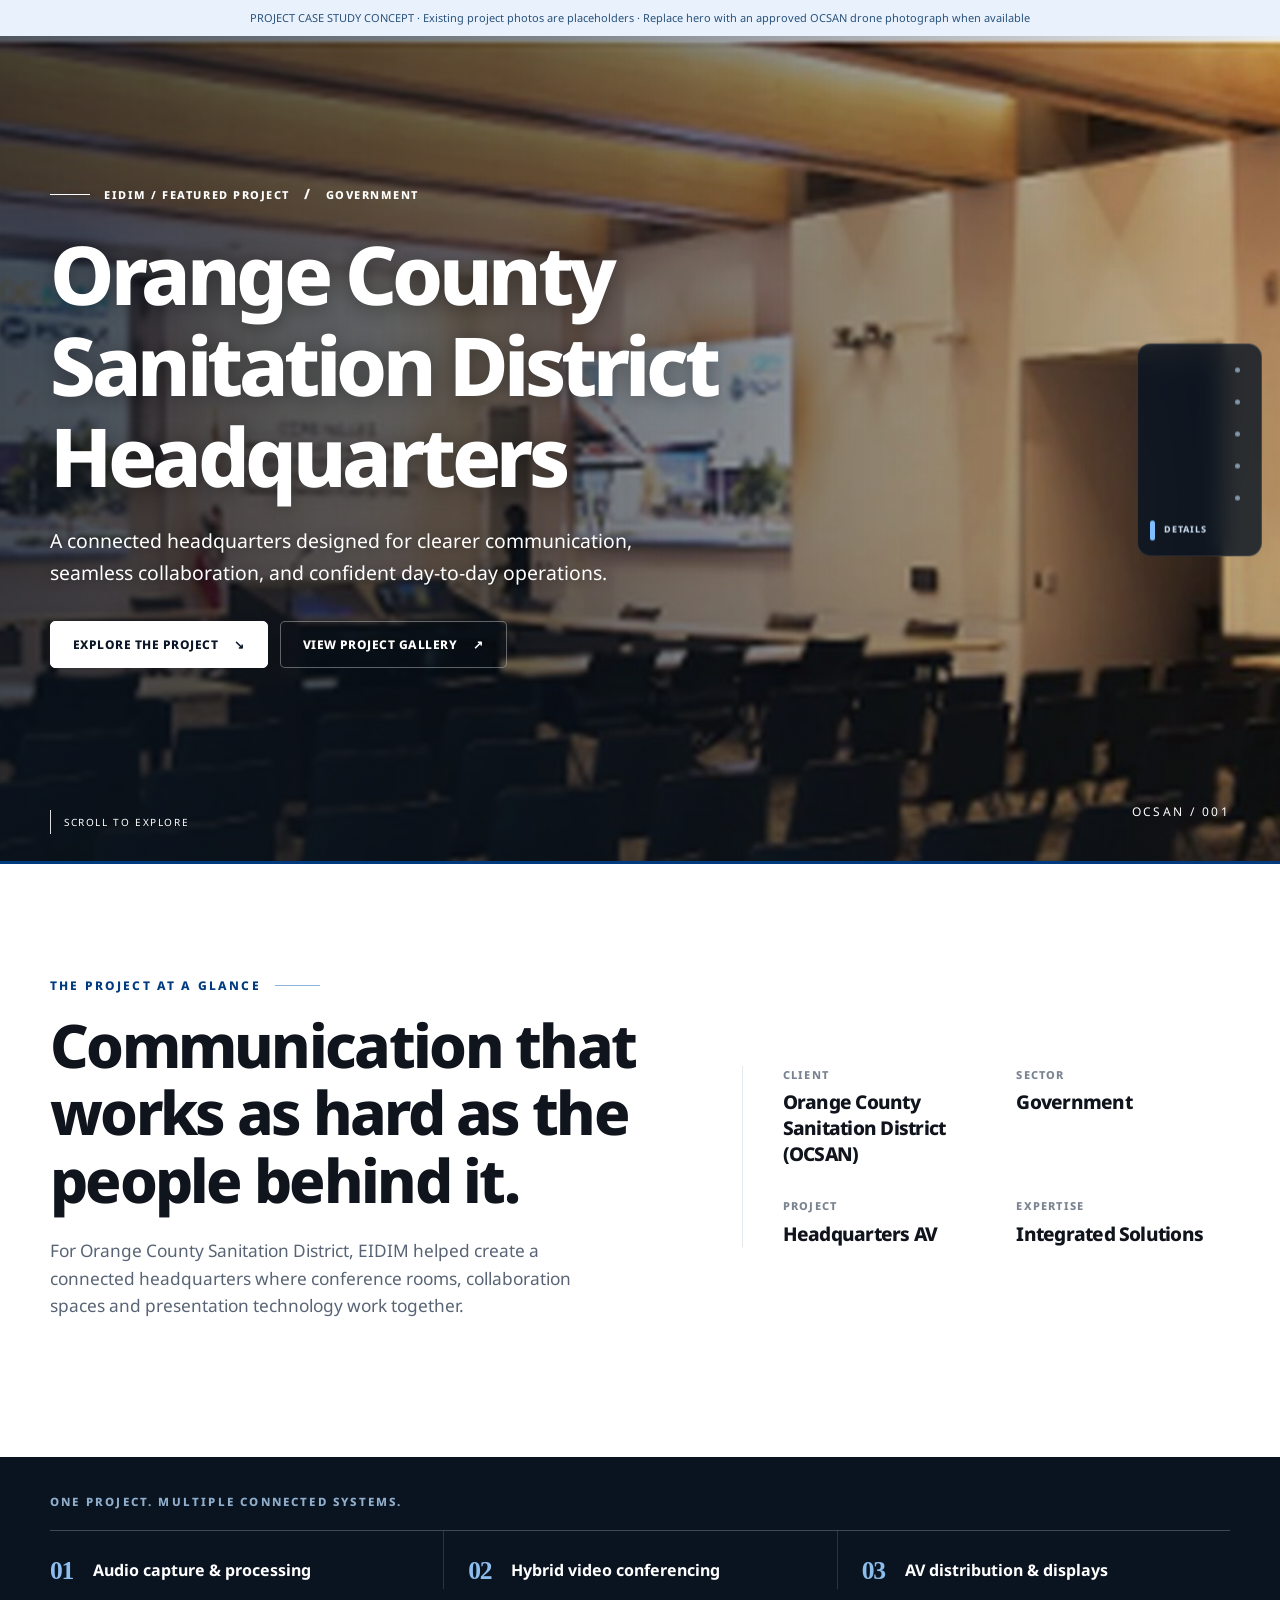
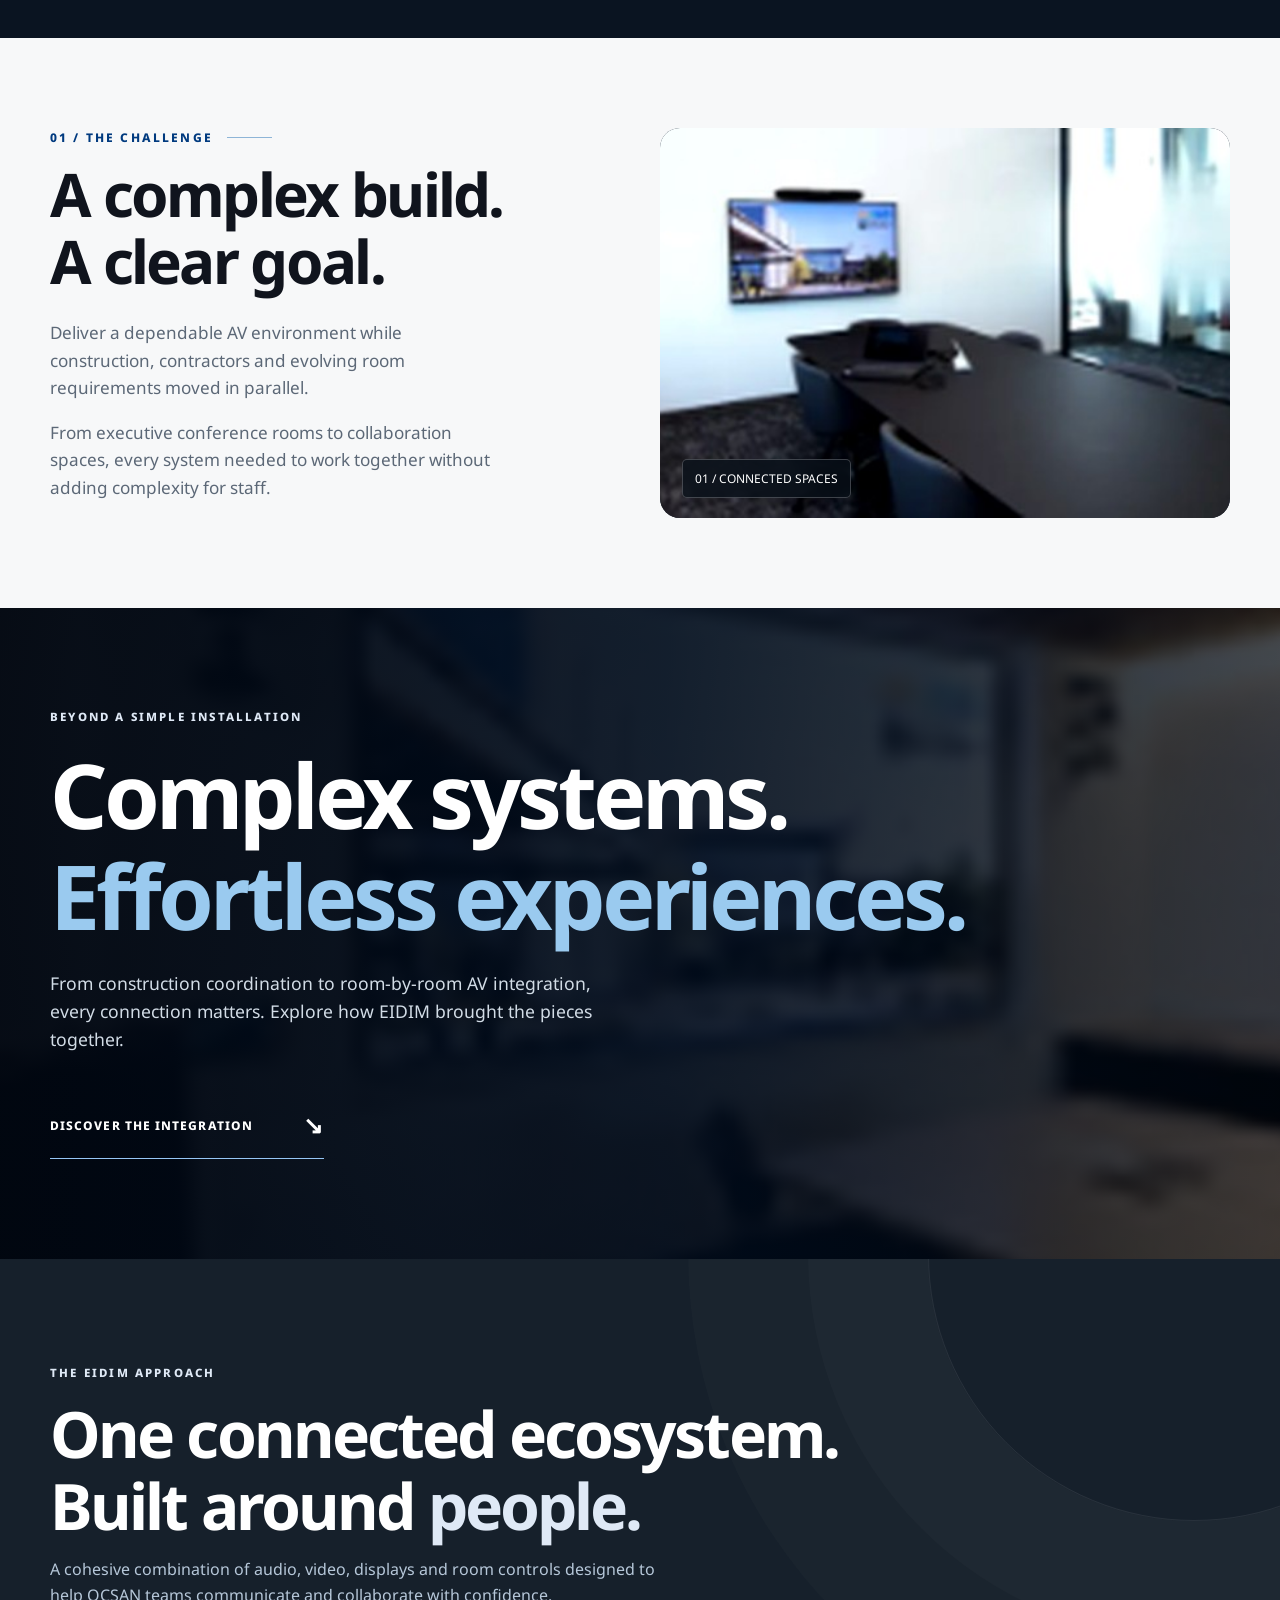
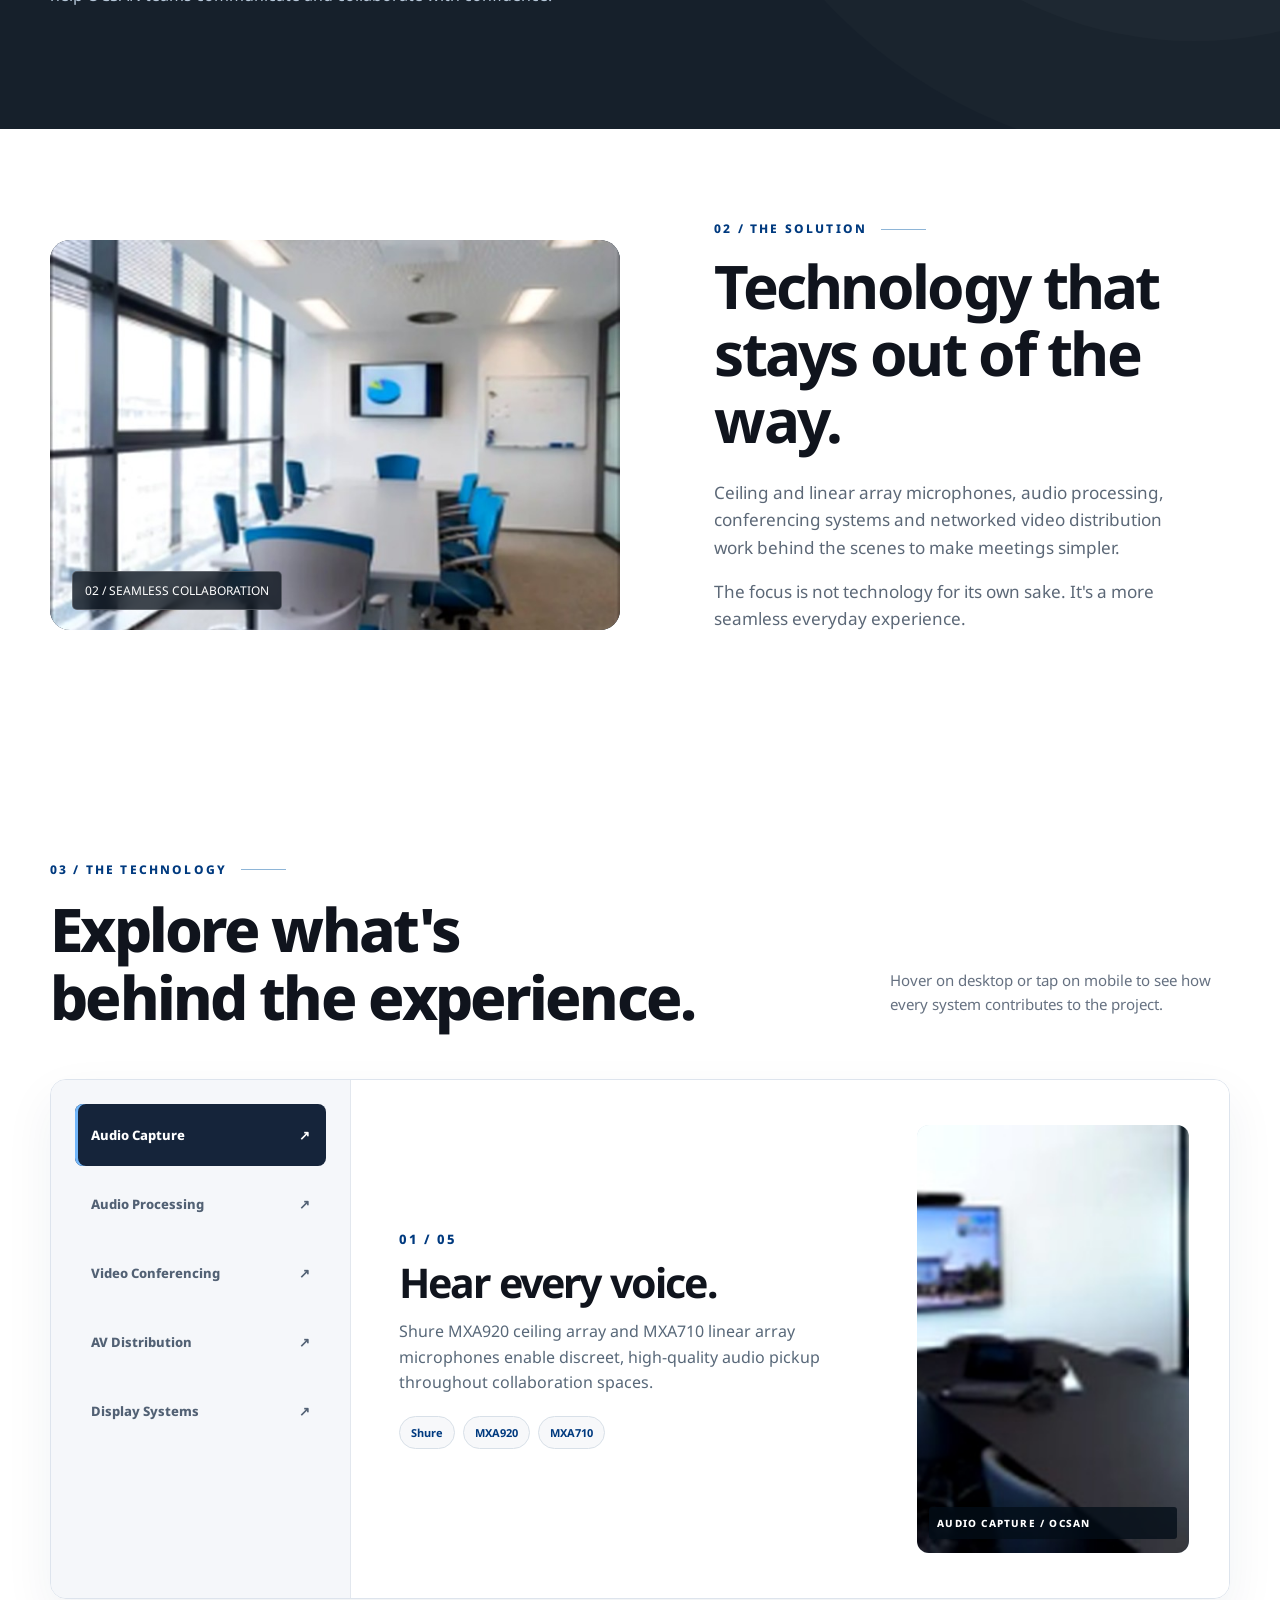
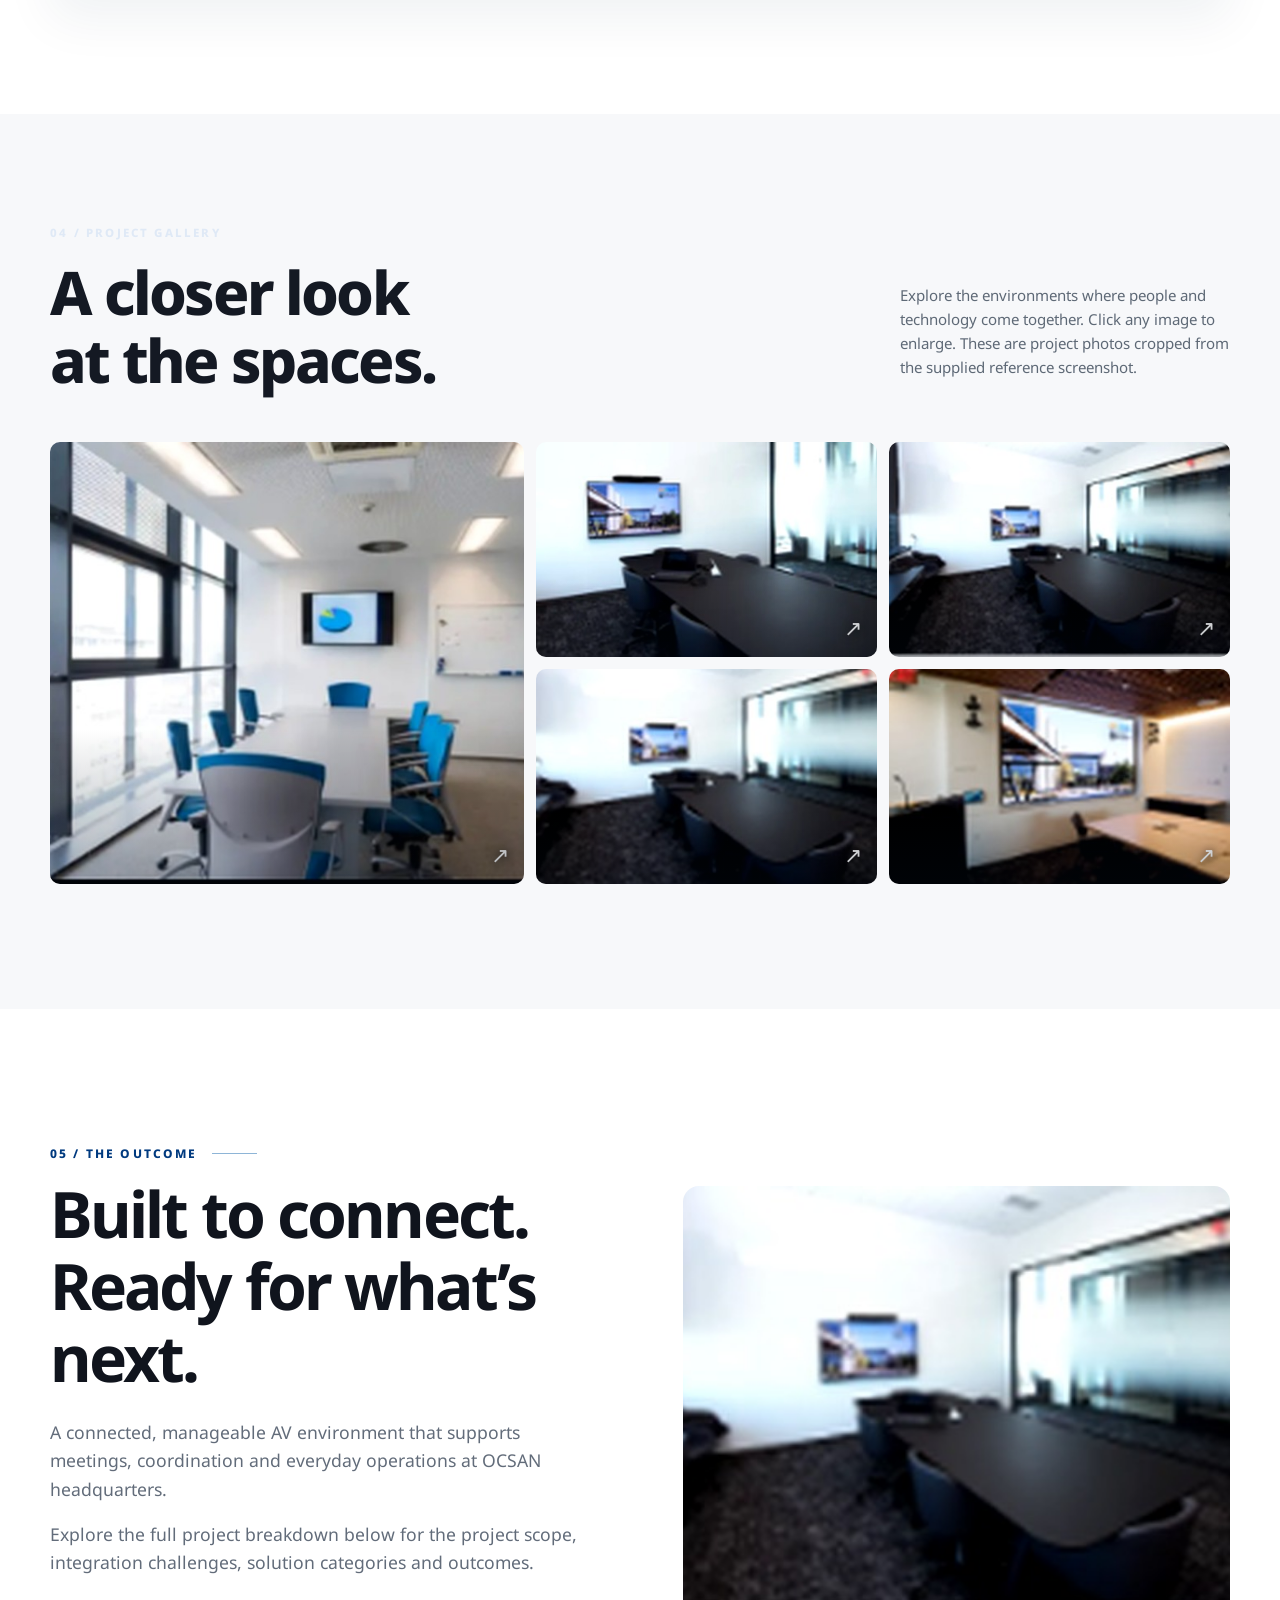
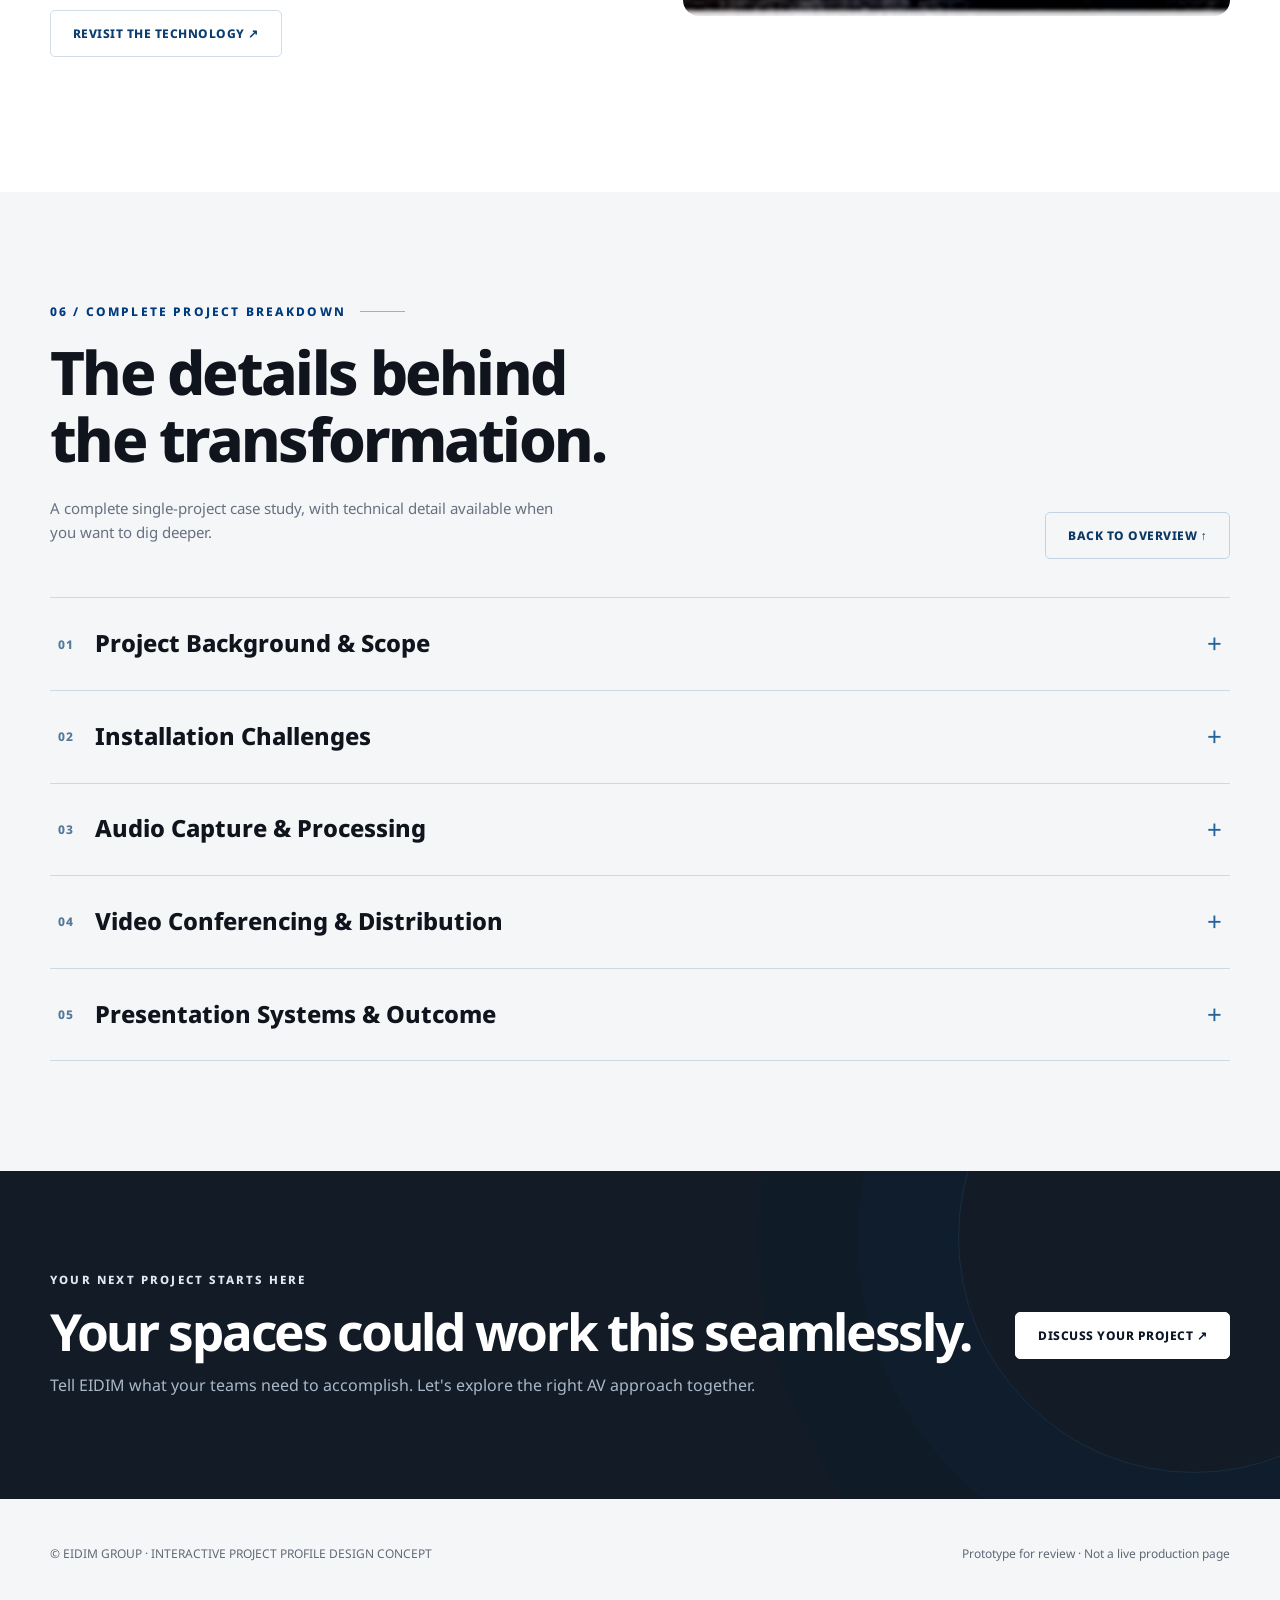
==== commit ae05aab1: "update" ====
--- a/project_profile_demo/index.html
+++ b/project_profile_demo/index.html
@@ -5,14 +5,14 @@
 <meta name="theme-color" content="#080c13"><meta name="description" content="EIDIM interactive OCSAN project showcase concept demo">
 <title>OCSAN Headquarters — EIDIM Project Showcase Concept</title>
 <link rel="preconnect" href="https://fonts.googleapis.com"><link rel="preconnect" href="https://fonts.gstatic.com" crossorigin>
-<link href="https://fonts.googleapis.com/css2?family=DM+Sans:wght@400;500;600;700&family=Manrope:wght@400;500;600;700;800&display=swap" rel="stylesheet">
+<link href="https://fonts.googleapis.com/css2?family=Noto+Sans:wght@400;500;600;700;800;900&display=swap" rel="stylesheet">
 <style>
-:root{--ink:#10141d;--muted:#667181;--blue:#0d65c6;--navy:#003a7f;--line:#e4e9ee;--dark:#080c13;--paper:#f6f8fa;--white:#fff;--radius:20px}*{box-sizing:border-box}html{scroll-behavior:smooth}body{margin:0;background:#fff;color:var(--ink);font:16px/1.6 'DM Sans',Arial,sans-serif}h1,h2,h3,p{margin-top:0}h1,h2,h3{font-family:Manrope,'DM Sans',sans-serif;letter-spacing:-.045em;line-height:1.12}a{color:inherit;text-decoration:none}button{font:inherit;cursor:pointer}button:focus-visible,a:focus-visible{outline:3px solid #6baaff;outline-offset:4px}img{max-width:100%;display:block}.eyebrow{font-size:.72rem;font-weight:800;letter-spacing:.19em;text-transform:uppercase}.wrap{width:min(1180px,calc(100% - 72px));margin:auto}.small{font-size:.94rem;color:var(--muted)}.accent{color:#72b5ff}.topline{height:29px;background:#07080c;color:#cfd3dc;font-size:10px;letter-spacing:.08em;display:flex;align-items:center;justify-content:center;gap:2rem}.topline span+span{border-left:1px solid #555;padding-left:2rem}.nav{height:72px;padding:0 max(36px,calc((100vw - 1180px)/2));display:flex;align-items:center;justify-content:space-between;background:white;position:relative;z-index:30}.brand{display:flex;align-items:center;gap:10px;color:#121721;font-family:Manrope;font-weight:800;font-size:21px;letter-spacing:-.07em}.brand-mark{width:36px;height:36px;border:3px solid #131b26;border-radius:50%;display:grid;place-items:center;font-size:20px}.brand small{display:block;font-size:8px;letter-spacing:.22em;line-height:.7}.navlinks{display:flex;align-items:center;gap:28px;font-size:12px;font-weight:700}.navlinks a:not(.navcta):hover{color:var(--blue)}.navcta{background:#0b1017;color:#fff;padding:10px 16px;border-radius:4px}.mobilemenu{display:none;background:none;border:0;font-size:25px}.hero{min-height:650px;height:min(790px,100svh);position:relative;display:flex;align-items:center;overflow:hidden;background:#090e17;color:#fff}.hero-photo{position:absolute;inset:0;background:url('assets/hero.jpg') center center/cover no-repeat;transform:scale(1.08);animation:heroZoom 10s ease-out forwards;filter:saturate(.87)}.hero:before{content:"";position:absolute;inset:0;z-index:1;background:linear-gradient(90deg,rgba(3,8,17,.94) 0%,rgba(5,11,23,.79) 43%,rgba(5,11,23,.22) 100%),linear-gradient(0deg,rgba(3,8,17,.8),transparent 28%)}.hero:after{content:"";position:absolute;z-index:2;inset:auto 0 0;background:linear-gradient(90deg,#0a4d8d,#68b9f8);height:3px;transform:scaleX(0);transform-origin:left;animation:linegrow 1.4s .5s ease-out forwards}.hero-inner{position:relative;z-index:3;padding:70px 0}.hero-meta{display:flex;align-items:center;gap:14px;color:#bdd8f6;font-size:11px;font-weight:800;letter-spacing:.2em;text-transform:uppercase;margin-bottom:22px}.hero-meta:before{content:"";width:40px;height:1px;background:#7bb9f8}.hero h1{font-size:clamp(3.3rem,8.5vw,7.9rem);line-height:1.0;max-width:1000px;margin-bottom:24px;font-weight:800;letter-spacing:-.075em}.hero h1 span{color:#c8e3ff}.hero p{font-size:clamp(1rem,1.7vw,1.25rem);max-width:520px;color:#d8dfea;line-height:1.65;margin-bottom:32px}.actions{display:flex;gap:12px;flex-wrap:wrap}.btn{border:1px solid rgba(255,255,255,.35);padding:13px 22px;font-size:12px;font-weight:800;letter-spacing:.04em;border-radius:5px;display:inline-flex;align-items:center;gap:16px;transition:background .25s,color .25s,transform .25s}.btn:hover{transform:translateY(-2px)}.btn-light{background:#fff;color:#0b1626;border-color:#fff}.btn-light:hover{background:#dbeeff}.btn-clear{color:#fff}.btn-clear:hover{background:rgba(255,255,255,.14)}.scroll-cue{position:absolute;bottom:35px;left:max(36px,calc((100vw - 1180px)/2));z-index:3;color:#c9d3e0;letter-spacing:.16em;text-transform:uppercase;font-size:10px;display:flex;gap:13px;align-items:center}.scroll-cue i{display:block;width:1px;height:36px;background:#ddd;animation:cue 1.8s ease-in-out infinite}.hero-index{position:absolute;z-index:3;bottom:42px;right:max(36px,calc((100vw - 1180px)/2));font-size:12px;color:#cdd5df;letter-spacing:.2em}.intro{padding:112px 0 120px}.intro-grid{display:grid;grid-template-columns:1.1fr .9fr;gap:95px;align-items:center}.intro h2,.section-title{font-size:clamp(2.35rem,4.7vw,4.8rem);margin:17px 0 23px;font-weight:800}.intro p{color:#586475;max-width:570px;font-size:1.08rem}.info-grid{display:grid;grid-template-columns:1fr 1fr;gap:30px 20px;padding-left:40px;border-left:1px solid var(--line)}.info-grid b{font:800 19px Manrope;display:block;letter-spacing:-.04em}.info-grid span{display:block;color:#7a8491;font-size:11px;letter-spacing:.11em;text-transform:uppercase;font-weight:800;margin-bottom:6px}.chapter{background:var(--paper);padding:90px 0}.split{display:grid;grid-template-columns:.95fr 1.05fr;gap:8%;align-items:center}.split.reverse{grid-template-columns:1.05fr .95fr}.split.reverse .copy{order:2}.split.reverse .visual{order:1}.chapter .copy h2{font-size:clamp(2.4rem,4.7vw,5.2rem);margin:14px 0 24px}.chapter .copy p{color:#5c6877;max-width:460px;font-size:1.07rem}.visual{border-radius:var(--radius);overflow:hidden;position:relative;min-height:390px;background:#152233}.visual img{height:100%;width:100%;object-fit:cover;position:absolute;inset:0;transition:transform 800ms ease}.visual:hover img{transform:scale(1.045)}.visual .imglabel{position:absolute;left:22px;bottom:20px;padding:9px 12px;color:#fff;background:rgba(9,16,25,.77);border:1px solid #ffffff38;backdrop-filter:blur(8px);font-size:12px;border-radius:5px}.number{display:flex;align-items:center;gap:14px;color:#0b62ac;font-size:12px;font-weight:800;letter-spacing:.18em}.number:after{content:"";width:45px;height:1px;background:#8eb5d7}.quote-band{background:#06101e;color:#fff;padding:105px 0;position:relative;overflow:hidden}.quote-band:after{content:"";position:absolute;width:530px;height:530px;border:1px solid #ffffff14;border-radius:50%;right:-180px;top:-270px;box-shadow:0 0 0 120px #ffffff05,0 0 0 240px #ffffff04}.quote-band h2{font-size:clamp(2.4rem,5vw,5.5rem);max-width:1000px;margin:16px 0}.quote-band p{max-width:620px;color:#b6c7d9}.technology{padding:120px 0 115px}.heading-row{display:flex;align-items:end;justify-content:space-between;gap:30px;margin-bottom:48px}.heading-row .section-title{margin-bottom:0}.tech-shell{border:1px solid #dde4ed;display:grid;grid-template-columns:330px 1fr;min-height:440px;border-radius:16px;overflow:hidden;box-shadow:0 20px 50px #102b5210}.tech-tabs{padding:24px;background:#f5f7fa;border-right:1px solid #e2e7ee;display:flex;flex-direction:column;gap:7px}.tech-tab{text-align:left;border:0;background:transparent;border-radius:8px;padding:17px 16px;font-weight:800;font-size:13px;color:#526174;display:flex;align-items:center;justify-content:space-between;transition:background .2s,color .2s}.tech-tab:hover{background:#e9edf4}.tech-tab.active{background:#081d35;color:#fff}.tech-content{padding:55px 60px;display:flex;flex-direction:column;justify-content:center;position:relative;background:radial-gradient(circle at 100% 0%,#e8f2fc,transparent 46%),#fff}.tech-content h3{font-size:clamp(2rem,3.4vw,3.5rem);margin:12px 0 15px}.tech-content p{max-width:630px;color:#586879;font-size:1.08rem}.chip-row{display:flex;gap:8px;flex-wrap:wrap;margin-top:20px}.chip{border:1px solid #c9d9e9;background:#f4f8fd;padding:7px 11px;border-radius:50px;font-size:11px;font-weight:700;color:#175a9c}.gallery{background:#0b1018;color:#fff;padding:110px 0 125px}.gallery .small{color:#aab6c9}.gallery-grid{display:grid;grid-template-columns:1.25fr .9fr .9fr;grid-template-rows:215px 215px;gap:12px;margin-top:40px}.gallery-item{overflow:hidden;border:0;padding:0;position:relative;background:#172538;border-radius:10px;cursor:zoom-in}.gallery-item:first-child{grid-row:span 2}.gallery-item img{height:100%;width:100%;object-fit:cover;transition:transform .5s,filter .5s;filter:brightness(.91)}.gallery-item:hover img{transform:scale(1.055);filter:brightness(1.03)}.gallery-item:after{content:'↗';position:absolute;right:15px;bottom:12px;color:#fff;font-size:22px;text-shadow:0 1px 8px #111}.outcome{padding:135px 0}.outcome-grid{display:grid;grid-template-columns:1fr 1fr;gap:85px;align-items:center}.outcome h2{font-size:clamp(2.7rem,5vw,5.8rem);margin:15px 0 25px}.outcome p{color:#626c7a;font-size:1.1rem}.outcome-visual{height:430px;border-radius:16px;overflow:hidden}.outcome-visual img{height:100%;width:100%;object-fit:cover}.next{padding:85px 0;background:#eaf1f8}.next-inner{display:flex;align-items:center;justify-content:space-between;gap:20px}.next h2{font-size:clamp(2rem,3vw,3.5rem);margin:12px 0 0}.next .btn{background:#081b33;color:#fff}.cta{background:#05080d;color:#fff;padding:100px 0}.cta-inner{display:flex;align-items:center;justify-content:space-between;gap:30px}.cta h2{font-size:clamp(2rem,4vw,4rem);margin:13px 0}.cta p{color:#a8b8c8;margin:0}.footer{background:#f5f6f8;padding:45px 0;color:#5e6976;font-size:12px}.footer-in{display:flex;align-items:center;justify-content:space-between;gap:20px}.footer .brand{color:#1a2029}.progress{position:fixed;top:0;left:0;width:0;height:3px;background:#4099ed;z-index:100}.reveal{opacity:0;transform:translateY(30px);transition:opacity .8s ease,transform .8s cubic-bezier(.19,1,.22,1)}.reveal.visible{opacity:1;transform:translateY(0)}.lightbox{position:fixed;inset:0;z-index:200;background:rgba(1,4,9,.94);display:none;align-items:center;justify-content:center;padding:64px 80px}.lightbox.open{display:flex}.lightbox img{max-width:100%;max-height:calc(100vh - 140px);object-fit:contain;border-radius:5px}.lb-btn{position:absolute;background:#ffffff1e;color:#fff;border:1px solid #ffffff33;border-radius:50%;width:44px;height:44px;font-size:23px;display:grid;place-items:center}.lb-close{top:20px;right:22px}.lb-prev{left:20px}.lb-next{right:20px}.lb-caption{position:absolute;bottom:21px;color:#c8d4e0;font-size:13px;text-align:center}.prototype-note{font-size:11px;background:#e9f2fc;color:#2a527c;text-align:center;padding:9px 16px}.count{color:#318be5;font-size:13px;font-weight:800;letter-spacing:.15em}.hero-enter{opacity:0;transform:translateY(25px);animation:enter .8s ease forwards}.hero-enter:nth-child(2){animation-delay:.15s}.hero-enter:nth-child(3){animation-delay:.3s}.hero-enter:nth-child(4){animation-delay:.45s}
+:root{--ink:#10141d;--muted:#667181;--blue:#0d65c6;--navy:#003a7f;--line:#e4e9ee;--dark:#080c13;--paper:#f6f8fa;--white:#fff;--radius:20px}*{box-sizing:border-box}html{scroll-behavior:smooth}body{margin:0;background:#fff;color:var(--ink);font:16px/1.6 'Noto Sans',Arial,sans-serif}h1,h2,h3,p{margin-top:0}h1,h2,h3{font-family:'Noto Sans',Arial,sans-serif;letter-spacing:-.045em;line-height:1.12}a{color:inherit;text-decoration:none}button{font:inherit;cursor:pointer}button:focus-visible,a:focus-visible{outline:3px solid #6baaff;outline-offset:4px}img{max-width:100%;display:block}.eyebrow{font-size:.72rem;font-weight:800;letter-spacing:.19em;text-transform:uppercase}.wrap{width:min(1180px,calc(100% - 72px));margin:auto}.small{font-size:.94rem;color:var(--muted)}.accent{color:#72b5ff}.topline{height:29px;background:#07080c;color:#cfd3dc;font-size:10px;letter-spacing:.08em;display:flex;align-items:center;justify-content:center;gap:2rem}.topline span+span{border-left:1px solid #555;padding-left:2rem}.nav{height:72px;padding:0 max(36px,calc((100vw - 1180px)/2));display:flex;align-items:center;justify-content:space-between;background:white;position:relative;z-index:30}.brand{display:flex;align-items:center;gap:10px;color:#121721;font-family:'Noto Sans';font-weight:800;font-size:21px;letter-spacing:-.07em}.brand-mark{width:36px;height:36px;border:3px solid #131b26;border-radius:50%;display:grid;place-items:center;font-size:20px}.brand small{display:block;font-size:8px;letter-spacing:.22em;line-height:.7}.navlinks{display:flex;align-items:center;gap:28px;font-size:12px;font-weight:700}.navlinks a:not(.navcta):hover{color:var(--blue)}.navcta{background:#0b1017;color:#fff;padding:10px 16px;border-radius:4px}.mobilemenu{display:none;background:none;border:0;font-size:25px}.hero{min-height:650px;height:min(790px,100svh);position:relative;display:flex;align-items:center;overflow:hidden;background:#090e17;color:#fff}.hero-photo{position:absolute;inset:0;background:url('assets/hero.jpg') center center/cover no-repeat;transform:scale(1.08);animation:heroZoom 10s ease-out forwards;filter:saturate(.87)}.hero:before{content:"";position:absolute;inset:0;z-index:1;background:linear-gradient(90deg,rgba(3,8,17,.94) 0%,rgba(5,11,23,.79) 43%,rgba(5,11,23,.22) 100%),linear-gradient(0deg,rgba(3,8,17,.8),transparent 28%)}.hero:after{content:"";position:absolute;z-index:2;inset:auto 0 0;background:linear-gradient(90deg,#0a4d8d,#68b9f8);height:3px;transform:scaleX(0);transform-origin:left;animation:linegrow 1.4s .5s ease-out forwards}.hero-inner{position:relative;z-index:3;padding:70px 0}.hero-meta{display:flex;align-items:center;gap:14px;color:#bdd8f6;font-size:11px;font-weight:800;letter-spacing:.2em;text-transform:uppercase;margin-bottom:22px}.hero-meta:before{content:"";width:40px;height:1px;background:#7bb9f8}.hero h1{font-size:clamp(3.3rem,8.5vw,7.9rem);line-height:1.0;max-width:1000px;margin-bottom:24px;font-weight:800;letter-spacing:-.075em}.hero h1 span{color:#c8e3ff}.hero p{font-size:clamp(1rem,1.7vw,1.25rem);max-width:520px;color:#d8dfea;line-height:1.65;margin-bottom:32px}.actions{display:flex;gap:12px;flex-wrap:wrap}.btn{border:1px solid rgba(255,255,255,.35);padding:13px 22px;font-size:12px;font-weight:800;letter-spacing:.04em;border-radius:5px;display:inline-flex;align-items:center;gap:16px;transition:background .25s,color .25s,transform .25s}.btn:hover{transform:translateY(-2px)}.btn-light{background:#fff;color:#0b1626;border-color:#fff}.btn-light:hover{background:#dbeeff}.btn-clear{color:#fff}.btn-clear:hover{background:rgba(255,255,255,.14)}.scroll-cue{position:absolute;bottom:35px;left:max(36px,calc((100vw - 1180px)/2));z-index:3;color:#c9d3e0;letter-spacing:.16em;text-transform:uppercase;font-size:10px;display:flex;gap:13px;align-items:center}.scroll-cue i{display:block;width:1px;height:36px;background:#ddd;animation:cue 1.8s ease-in-out infinite}.hero-index{position:absolute;z-index:3;bottom:42px;right:max(36px,calc((100vw - 1180px)/2));font-size:12px;color:#cdd5df;letter-spacing:.2em}.intro{padding:112px 0 120px}.intro-grid{display:grid;grid-template-columns:1.1fr .9fr;gap:95px;align-items:center}.intro h2,.section-title{font-size:clamp(2.35rem,4.7vw,4.8rem);margin:17px 0 23px;font-weight:800}.intro p{color:#586475;max-width:570px;font-size:1.08rem}.info-grid{display:grid;grid-template-columns:1fr 1fr;gap:30px 20px;padding-left:40px;border-left:1px solid var(--line)}.info-grid b{font:800 19px 'Noto Sans';display:block;letter-spacing:-.04em}.info-grid span{display:block;color:#7a8491;font-size:11px;letter-spacing:.11em;text-transform:uppercase;font-weight:800;margin-bottom:6px}.chapter{background:var(--paper);padding:90px 0}.split{display:grid;grid-template-columns:.95fr 1.05fr;gap:8%;align-items:center}.split.reverse{grid-template-columns:1.05fr .95fr}.split.reverse .copy{order:2}.split.reverse .visual{order:1}.chapter .copy h2{font-size:clamp(2.4rem,4.7vw,5.2rem);margin:14px 0 24px}.chapter .copy p{color:#5c6877;max-width:460px;font-size:1.07rem}.visual{border-radius:var(--radius);overflow:hidden;position:relative;min-height:390px;background:#152233}.visual img{height:100%;width:100%;object-fit:cover;position:absolute;inset:0;transition:transform 800ms ease}.visual:hover img{transform:scale(1.045)}.visual .imglabel{position:absolute;left:22px;bottom:20px;padding:9px 12px;color:#fff;background:rgba(9,16,25,.77);border:1px solid #ffffff38;backdrop-filter:blur(8px);font-size:12px;border-radius:5px}.number{display:flex;align-items:center;gap:14px;color:#0b62ac;font-size:12px;font-weight:800;letter-spacing:.18em}.number:after{content:"";width:45px;height:1px;background:#8eb5d7}.quote-band{background:#06101e;color:#fff;padding:105px 0;position:relative;overflow:hidden}.quote-band:after{content:"";position:absolute;width:530px;height:530px;border:1px solid #ffffff14;border-radius:50%;right:-180px;top:-270px;box-shadow:0 0 0 120px #ffffff05,0 0 0 240px #ffffff04}.quote-band h2{font-size:clamp(2.4rem,5vw,5.5rem);max-width:1000px;margin:16px 0}.quote-band p{max-width:620px;color:#b6c7d9}.technology{padding:120px 0 115px}.heading-row{display:flex;align-items:end;justify-content:space-between;gap:30px;margin-bottom:48px}.heading-row .section-title{margin-bottom:0}.tech-shell{border:1px solid #dde4ed;display:grid;grid-template-columns:330px 1fr;min-height:440px;border-radius:16px;overflow:hidden;box-shadow:0 20px 50px #102b5210}.tech-tabs{padding:24px;background:#f5f7fa;border-right:1px solid #e2e7ee;display:flex;flex-direction:column;gap:7px}.tech-tab{text-align:left;border:0;background:transparent;border-radius:8px;padding:17px 16px;font-weight:800;font-size:13px;color:#526174;display:flex;align-items:center;justify-content:space-between;transition:background .2s,color .2s}.tech-tab:hover{background:#e9edf4}.tech-tab.active{background:#081d35;color:#fff}.tech-content{padding:55px 60px;display:flex;flex-direction:column;justify-content:center;position:relative;background:radial-gradient(circle at 100% 0%,#e8f2fc,transparent 46%),#fff}.tech-content h3{font-size:clamp(2rem,3.4vw,3.5rem);margin:12px 0 15px}.tech-content p{max-width:630px;color:#586879;font-size:1.08rem}.chip-row{display:flex;gap:8px;flex-wrap:wrap;margin-top:20px}.chip{border:1px solid #c9d9e9;background:#f4f8fd;padding:7px 11px;border-radius:50px;font-size:11px;font-weight:700;color:#175a9c}.gallery{background:#0b1018;color:#fff;padding:110px 0 125px}.gallery .small{color:#aab6c9}.gallery-grid{display:grid;grid-template-columns:1.25fr .9fr .9fr;grid-template-rows:215px 215px;gap:12px;margin-top:40px}.gallery-item{overflow:hidden;border:0;padding:0;position:relative;background:#172538;border-radius:10px;cursor:zoom-in}.gallery-item:first-child{grid-row:span 2}.gallery-item img{height:100%;width:100%;object-fit:cover;transition:transform .5s,filter .5s;filter:brightness(.91)}.gallery-item:hover img{transform:scale(1.055);filter:brightness(1.03)}.gallery-item:after{content:'↗';position:absolute;right:15px;bottom:12px;color:#fff;font-size:22px;text-shadow:0 1px 8px #111}.outcome{padding:135px 0}.outcome-grid{display:grid;grid-template-columns:1fr 1fr;gap:85px;align-items:center}.outcome h2{font-size:clamp(2.7rem,5vw,5.8rem);margin:15px 0 25px}.outcome p{color:#626c7a;font-size:1.1rem}.outcome-visual{height:430px;border-radius:16px;overflow:hidden}.outcome-visual img{height:100%;width:100%;object-fit:cover}.next{padding:85px 0;background:#eaf1f8}.next-inner{display:flex;align-items:center;justify-content:space-between;gap:20px}.next h2{font-size:clamp(2rem,3vw,3.5rem);margin:12px 0 0}.next .btn{background:#081b33;color:#fff}.cta{background:#05080d;color:#fff;padding:100px 0}.cta-inner{display:flex;align-items:center;justify-content:space-between;gap:30px}.cta h2{font-size:clamp(2rem,4vw,4rem);margin:13px 0}.cta p{color:#a8b8c8;margin:0}.footer{background:#f5f6f8;padding:45px 0;color:#5e6976;font-size:12px}.footer-in{display:flex;align-items:center;justify-content:space-between;gap:20px}.footer .brand{color:#1a2029}.progress{position:fixed;top:0;left:0;width:0;height:3px;background:#4099ed;z-index:100}.reveal{opacity:0;transform:translateY(30px);transition:opacity .8s ease,transform .8s cubic-bezier(.19,1,.22,1)}.reveal.visible{opacity:1;transform:translateY(0)}.lightbox{position:fixed;inset:0;z-index:200;background:rgba(1,4,9,.94);display:none;align-items:center;justify-content:center;padding:64px 80px}.lightbox.open{display:flex}.lightbox img{max-width:100%;max-height:calc(100vh - 140px);object-fit:contain;border-radius:5px}.lb-btn{position:absolute;background:#ffffff1e;color:#fff;border:1px solid #ffffff33;border-radius:50%;width:44px;height:44px;font-size:23px;display:grid;place-items:center}.lb-close{top:20px;right:22px}.lb-prev{left:20px}.lb-next{right:20px}.lb-caption{position:absolute;bottom:21px;color:#c8d4e0;font-size:13px;text-align:center}.prototype-note{font-size:11px;background:#e9f2fc;color:#2a527c;text-align:center;padding:9px 16px}.count{color:#318be5;font-size:13px;font-weight:800;letter-spacing:.15em}.hero-enter{opacity:0;transform:translateY(25px);animation:enter .8s ease forwards}.hero-enter:nth-child(2){animation-delay:.15s}.hero-enter:nth-child(3){animation-delay:.3s}.hero-enter:nth-child(4){animation-delay:.45s}
 @keyframes heroZoom{to{transform:scale(1)}}@keyframes linegrow{to{transform:scaleX(1)}}@keyframes enter{to{opacity:1;transform:translateY(0)}}@keyframes cue{50%{opacity:.35;transform:translateY(6px)}}
 @media(max-width:900px){.wrap{width:min(100% - 40px,1180px)}.nav{padding:0 20px}.navlinks{gap:14px}.intro-grid,.split,.split.reverse,.outcome-grid{grid-template-columns:1fr;gap:40px}.split.reverse .copy,.split.reverse .visual{order:initial}.info-grid{padding:30px 0 0;border-left:0;border-top:1px solid var(--line)}.intro,.technology,.outcome{padding:80px 0}.visual{min-height:360px}.gallery-grid{grid-template-columns:1fr 1fr;grid-template-rows:220px 220px 220px}.gallery-item:first-child{grid-row:span 2}.tech-shell{grid-template-columns:240px 1fr}.tech-content{padding:40px}.hero{height:690px;min-height:610px}.hero-index{right:20px}.scroll-cue{left:20px}}
 @media(max-width:640px){.topline{font-size:8px}.topline span:nth-child(2){display:none}.nav{height:62px}.brand{font-size:18px}.brand-mark{width:32px;height:32px}.mobilemenu{display:block}.navlinks{display:none;position:absolute;top:62px;left:0;right:0;background:#fff;flex-direction:column;align-items:stretch;padding:24px 20px;gap:20px;box-shadow:0 20px 30px #0002}.navlinks.open{display:flex}.navlinks a{padding:5px}.navcta{text-align:center}.hero{height:calc(100svh - 91px);min-height:620px}.hero:before{background:linear-gradient(90deg,rgba(3,8,17,.91),rgba(3,8,17,.52)),linear-gradient(0deg,rgba(3,8,17,.75),transparent 40%)}.hero-photo{background-position:55% center}.hero h1{font-size:clamp(3.1rem,14vw,5.2rem)}.hero-inner{padding:40px 0}.hero p{font-size:1rem}.hero-index{display:none}.intro h2,.section-title,.chapter .copy h2,.outcome h2{font-size:2.7rem}.info-grid{gap:20px}.chapter{padding:70px 0}.visual{min-height:270px}.quote-band{padding:75px 0}.quote-band h2{font-size:2.55rem}.heading-row{display:block}.tech-shell{display:block}.tech-tabs{display:flex;flex-direction:row;overflow-x:auto;padding:14px}.tech-tab{flex:0 0 auto;white-space:nowrap;font-size:12px}.tech-content{padding:35px 25px;min-height:320px}.tech-content h3{font-size:2.2rem}.gallery{padding:75px 0}.gallery-grid{grid-template-columns:1fr 1fr;grid-template-rows:170px 150px 150px;gap:7px}.gallery-item:first-child{grid-column:span 2;grid-row:span 1}.outcome-visual{height:300px}.next-inner,.cta-inner,.footer-in{display:block}.next .btn,.cta .btn{margin-top:22px}.cta{padding:70px 0}.footer .brand{margin-bottom:15px}.lightbox{padding:50px 15px}.lb-prev{left:8px}.lb-next{right:8px}.lb-btn{width:36px;height:36px}}
 @media(prefers-reduced-motion:reduce){*,*:before,*:after{scroll-behavior:auto!important;animation:none!important;transition:none!important}.reveal,.hero-enter{opacity:1!important;transform:none!important}.hero-photo{transform:none!important}}
-.dossier{padding:110px 0;background:#edf2f7}.dossier-head{display:flex;align-items:end;justify-content:space-between;gap:32px}.dossier-head .small{max-width:530px}.dossier-link{border-color:#c4d3e2!important;color:#0b3763}.detail-list{margin-top:38px;border-top:1px solid #cdd9e4}.detail-list details{border-bottom:1px solid #cdd9e4}.detail-list summary{cursor:pointer;display:flex;align-items:center;gap:20px;padding:25px 8px;font-size:clamp(1.05rem,2vw,1.48rem);font-family:Manrope,sans-serif;font-weight:800;list-style:none}.detail-list summary::-webkit-details-marker{display:none}.detail-list summary span{font-size:12px;color:#53799b;letter-spacing:.12em}.detail-list summary b{margin-left:auto;font-size:26px;font-weight:400;color:#25639b;transition:transform .25s}.detail-list details[open] summary b{transform:rotate(45deg)}.detail-copy{max-width:820px;padding:0 8px 24px 43px;color:#4c5b69;line-height:1.85}.detail-copy p{margin:0 0 14px}.detail-list details[open] summary{color:#003a7f}@media(max-width:700px){.dossier{padding:65px 0}.dossier-head{display:block}.dossier-link{margin-top:18px}.detail-list summary{gap:12px}.detail-copy{padding-left:8px}}
+.dossier{padding:110px 0;background:#edf2f7}.dossier-head{display:flex;align-items:end;justify-content:space-between;gap:32px}.dossier-head .small{max-width:530px}.dossier-link{border-color:#c4d3e2!important;color:#0b3763}.detail-list{margin-top:38px;border-top:1px solid #cdd9e4}.detail-list details{border-bottom:1px solid #cdd9e4}.detail-list summary{cursor:pointer;display:flex;align-items:center;gap:20px;padding:25px 8px;font-size:clamp(1.05rem,2vw,1.48rem);font-family:'Noto Sans',sans-serif;font-weight:800;list-style:none}.detail-list summary::-webkit-details-marker{display:none}.detail-list summary span{font-size:12px;color:#53799b;letter-spacing:.12em}.detail-list summary b{margin-left:auto;font-size:26px;font-weight:400;color:#25639b;transition:transform .25s}.detail-list details[open] summary b{transform:rotate(45deg)}.detail-copy{max-width:820px;padding:0 8px 24px 43px;color:#4c5b69;line-height:1.85}.detail-copy p{margin:0 0 14px}.detail-list details[open] summary{color:#003a7f}@media(max-width:700px){.dossier{padding:65px 0}.dossier-head{display:block}.dossier-link{margin-top:18px}.detail-list summary{gap:12px}.detail-copy{padding-left:8px}}
 
 /* Premium narrative interactions — added to the single-project demo */
 :root{--ease:cubic-bezier(.22,1,.36,1)}
@@ -69,14 +69,36 @@
 @media(max-width:1100px){.chapter-rail{display:none}.tech-content{grid-template-columns:1fr}.tech-photo{min-height:175px;max-height:220px}.tech-shell{grid-template-columns:260px 1fr}}
 @media(max-width:720px){.impact-items{grid-template-columns:1fr}.impact-item+.impact-item{border-left:0;border-top:1px solid #ffffff22;padding-left:0}.impact-item{padding:14px 0}.story-strip{min-height:500px}.story-strip-inner{padding:80px 0}.tech-shell{display:block}.tech-tabs{display:flex;flex-direction:row;overflow-x:auto;gap:8px;padding:15px;scrollbar-width:thin}.tech-tab{white-space:nowrap;padding:13px 16px;min-height:45px}.tech-content{padding:30px 26px;gap:18px}.tech-photo{min-height:190px}.tech-content h3{font-size:2rem}}
 @media(prefers-reduced-motion:reduce){.tech-copy.animate-up > *,.tech-photo.animate-photo img{animation:none!important}.story-strip-photo{transform:none}}
+
+/* OCSAN feedback revision — focused identity, brighter photos, restrained palette */
+:root{--blue:#003a7f;--navy:#003a7f;--paper:#f7f8f9;--dark:#10151d}
+body{font-family:'Noto Sans',Arial,sans-serif}h1,h2,h3,.brand,.info-grid b,.detail-list summary{font-family:'Noto Sans',Arial,sans-serif}
+.hero{background:#26313c;min-height:660px;height:auto;min-height:max(680px,92svh)}
+.hero-photo{filter:saturate(1.02) brightness(1.13);background-position:center center}
+.hero:before{background:linear-gradient(90deg,rgba(8,18,30,.71) 0%,rgba(8,18,30,.52) 43%,rgba(8,18,30,.08) 100%),linear-gradient(0deg,rgba(8,18,30,.22),transparent 35%)}
+.hero:after{background:#003a7f;height:3px}
+.hero-inner{padding:90px 0 122px}
+.hero h1{font-size:clamp(2.8rem,6.35vw,6.3rem);max-width:1040px;letter-spacing:-.055em;line-height:1.12;margin-bottom:24px;text-wrap:balance;text-shadow:0 2px 20px rgba(0,0,0,.35)}
+.hero h1 span{color:#fff}.hero-meta{color:#fff;letter-spacing:.14em}.hero-meta:before{background:#fff}
+.hero p{font-size:clamp(1rem,1.55vw,1.21rem);max-width:660px;color:#fff;text-shadow:0 1px 12px rgba(0,0,0,.4)}
+.hero-index{color:#fff}.scroll-cue{bottom:30px;color:#fff}.scroll-cue i{height:24px}
+.hero .actions{margin-bottom:16px}.btn-light:hover{background:#f0f2f5}.btn-clear{background:rgba(8,18,30,.12)}
+.technology .tech-tab.active{background:#15243a}.technology .tech-content{background:#fff}
+.chip{background:#f7f8fa;border-color:#d8e0e8;color:#003a7f}.count,.number{color:#003a7f}
+.gallery{background:#f7f8fa;color:#141923}.gallery .small{color:#5e6976}.gallery-item img{filter:none}.gallery-item:hover img{filter:brightness(1.05)}
+.quote-band{background:#16202b}.cta{background:#131c26}.next{background:#f3f5f7}.dossier{background:#f5f6f8}
+.accent{color:#dfe9f6}.quote-band .accent{color:#dfe9f6}
+@media(max-width:900px){.hero{height:auto;min-height:700px}.hero-inner{padding:90px 0 120px}}
+@media(max-width:640px){.hero{height:auto;min-height:640px}.hero-photo{background-position:52% center}.hero:before{background:linear-gradient(90deg,rgba(8,18,30,.76),rgba(8,18,30,.35)),linear-gradient(0deg,rgba(8,18,30,.3),transparent 45%)}.hero h1{font-size:clamp(2.35rem,8.9vw,3.8rem);letter-spacing:-.05em}.hero-inner{padding:76px 0 125px}.hero .actions{gap:10px}.hero .btn{padding:13px 15px;font-size:11px}.hero .scroll-cue{left:20px;bottom:25px}}
+
 </style>
 </head>
 <body>
 <div class="progress" id="progress"></div>
-<div class="prototype-note">INTERACTIVE DESIGN CONCEPT · Project imagery cropped from the supplied webpage screenshot · Replace with original high-resolution project photos for production</div>
+<div class="prototype-note">PROJECT CASE STUDY CONCEPT · Existing project photos are placeholders · Replace hero with an approved OCSAN drone photograph when available</div>
 <main id="top"><aside class="chapter-rail" aria-label="On this project"><a href="#overview" data-section="overview" aria-label="Overview"><span></span><small>OVERVIEW</small></a><a href="#story" data-section="story" aria-label="Challenge"><span></span><small>CHALLENGE</small></a><a href="#technology" data-section="technology" aria-label="Technology"><span></span><small>TECHNOLOGY</small></a><a href="#gallery" data-section="gallery" aria-label="Gallery"><span></span><small>GALLERY</small></a><a href="#outcome" data-section="outcome" aria-label="Outcome"><span></span><small>OUTCOME</small></a><a href="#details" data-section="details" aria-label="Details"><span></span><small>DETAILS</small></a></aside>
-<section class="hero" aria-labelledby="hero-heading"><div class="hero-photo"></div><div class="wrap hero-inner"><div class="hero-meta hero-enter">EIDIM / FEATURED PROJECT <span style="font-size:14px;color:#fff">/</span> GOVERNMENT</div><h1 class="hero-enter" id="hero-heading">An entire headquarters.<br><span>One connected experience.</span></h1><p class="hero-enter">Inside the technology transformation of the Orange County Sanitation District headquarters.</p><div class="actions hero-enter"><a class="btn btn-light" href="#overview">EXPLORE THE PROJECT <span>↘</span></a><a class="btn btn-clear" href="#gallery">VIEW PROJECT GALLERY <span>↗</span></a></div></div><div class="scroll-cue"><i></i><span>SCROLL TO EXPLORE</span></div><span class="hero-index">OCSAN / 001</span></section>
-<section class="intro" id="overview"><div class="wrap intro-grid"><div class="reveal"><div class="number">THE PROJECT AT A GLANCE</div><h2>Communication that works as hard as the people behind it.</h2><p>For Orange County Sanitation District, EIDIM helped create a connected headquarters where conference rooms, collaboration spaces and presentation technology work together.</p></div><div class="info-grid reveal"><div><span>CLIENT</span><b>OCSAN</b></div><div><span>SECTOR</span><b>Government</b></div><div><span>PROJECT</span><b>Headquarters AV</b></div><div><span>EXPERTISE</span><b>Integrated Solutions</b></div></div></div></section>
+<section class="hero" aria-labelledby="hero-heading"><div class="hero-photo"></div><div class="wrap hero-inner"><div class="hero-meta hero-enter">EIDIM / FEATURED PROJECT <span style="font-size:14px;color:#fff">/</span> GOVERNMENT</div><h1 class="hero-enter" id="hero-heading">Orange County<br>Sanitation District<br><span>Headquarters</span></h1><p class="hero-enter">A connected headquarters designed for clearer communication, seamless collaboration, and confident day-to-day operations.</p><div class="actions hero-enter"><a class="btn btn-light" href="#overview">EXPLORE THE PROJECT <span>↘</span></a><a class="btn btn-clear" href="#gallery">VIEW PROJECT GALLERY <span>↗</span></a></div></div><div class="scroll-cue"><i></i><span>SCROLL TO EXPLORE</span></div><span class="hero-index">OCSAN / 001</span></section>
+<section class="intro" id="overview"><div class="wrap intro-grid"><div class="reveal"><div class="number">THE PROJECT AT A GLANCE</div><h2>Communication that works as hard as the people behind it.</h2><p>For Orange County Sanitation District, EIDIM helped create a connected headquarters where conference rooms, collaboration spaces and presentation technology work together.</p></div><div class="info-grid reveal"><div><span>CLIENT</span><b>Orange County Sanitation District (OCSAN)</b></div><div><span>SECTOR</span><b>Government</b></div><div><span>PROJECT</span><b>Headquarters AV</b></div><div><span>EXPERTISE</span><b>Integrated Solutions</b></div></div></div></section>
 <section class="impact-ribbon" aria-label="Project solutions"><div class="wrap"><p class="eyebrow">ONE PROJECT. MULTIPLE CONNECTED SYSTEMS.</p><div class="impact-items"><div class="impact-item reveal"><strong>01</strong><span>Audio capture &amp; processing</span></div><div class="impact-item reveal"><strong>02</strong><span>Hybrid video conferencing</span></div><div class="impact-item reveal"><strong>03</strong><span>AV distribution &amp; displays</span></div></div></div></section>
 <section class="chapter" id="story"><div class="wrap split"><div class="copy reveal"><div class="number">01 / THE CHALLENGE</div><h2>A complex build.<br>A clear goal.</h2><p>Deliver a dependable AV environment while construction, contractors and evolving room requirements moved in parallel.</p><p class="small">From executive conference rooms to collaboration spaces, every system needed to work together without adding complexity for staff.</p></div><div class="visual reveal"><img src="assets/boardroom.jpg" alt="Conference room from the supplied OCSAN project screenshot" loading="lazy"><span class="imglabel">01 / CONNECTED SPACES</span></div></div></section>
 <section class="story-strip" aria-label="Project storytelling"><div class="story-strip-photo" aria-hidden="true"></div><div class="wrap story-strip-inner"><div class="eyebrow accent reveal">BEYOND A SIMPLE INSTALLATION</div><h2 class="reveal">Complex systems.<br><em>Effortless experiences.</em></h2><p class="reveal">From construction coordination to room-by-room AV integration, every connection matters. Explore how EIDIM brought the pieces together.</p><a class="story-strip-link reveal" href="#technology">DISCOVER THE INTEGRATION <span>↘</span></a></div></section>
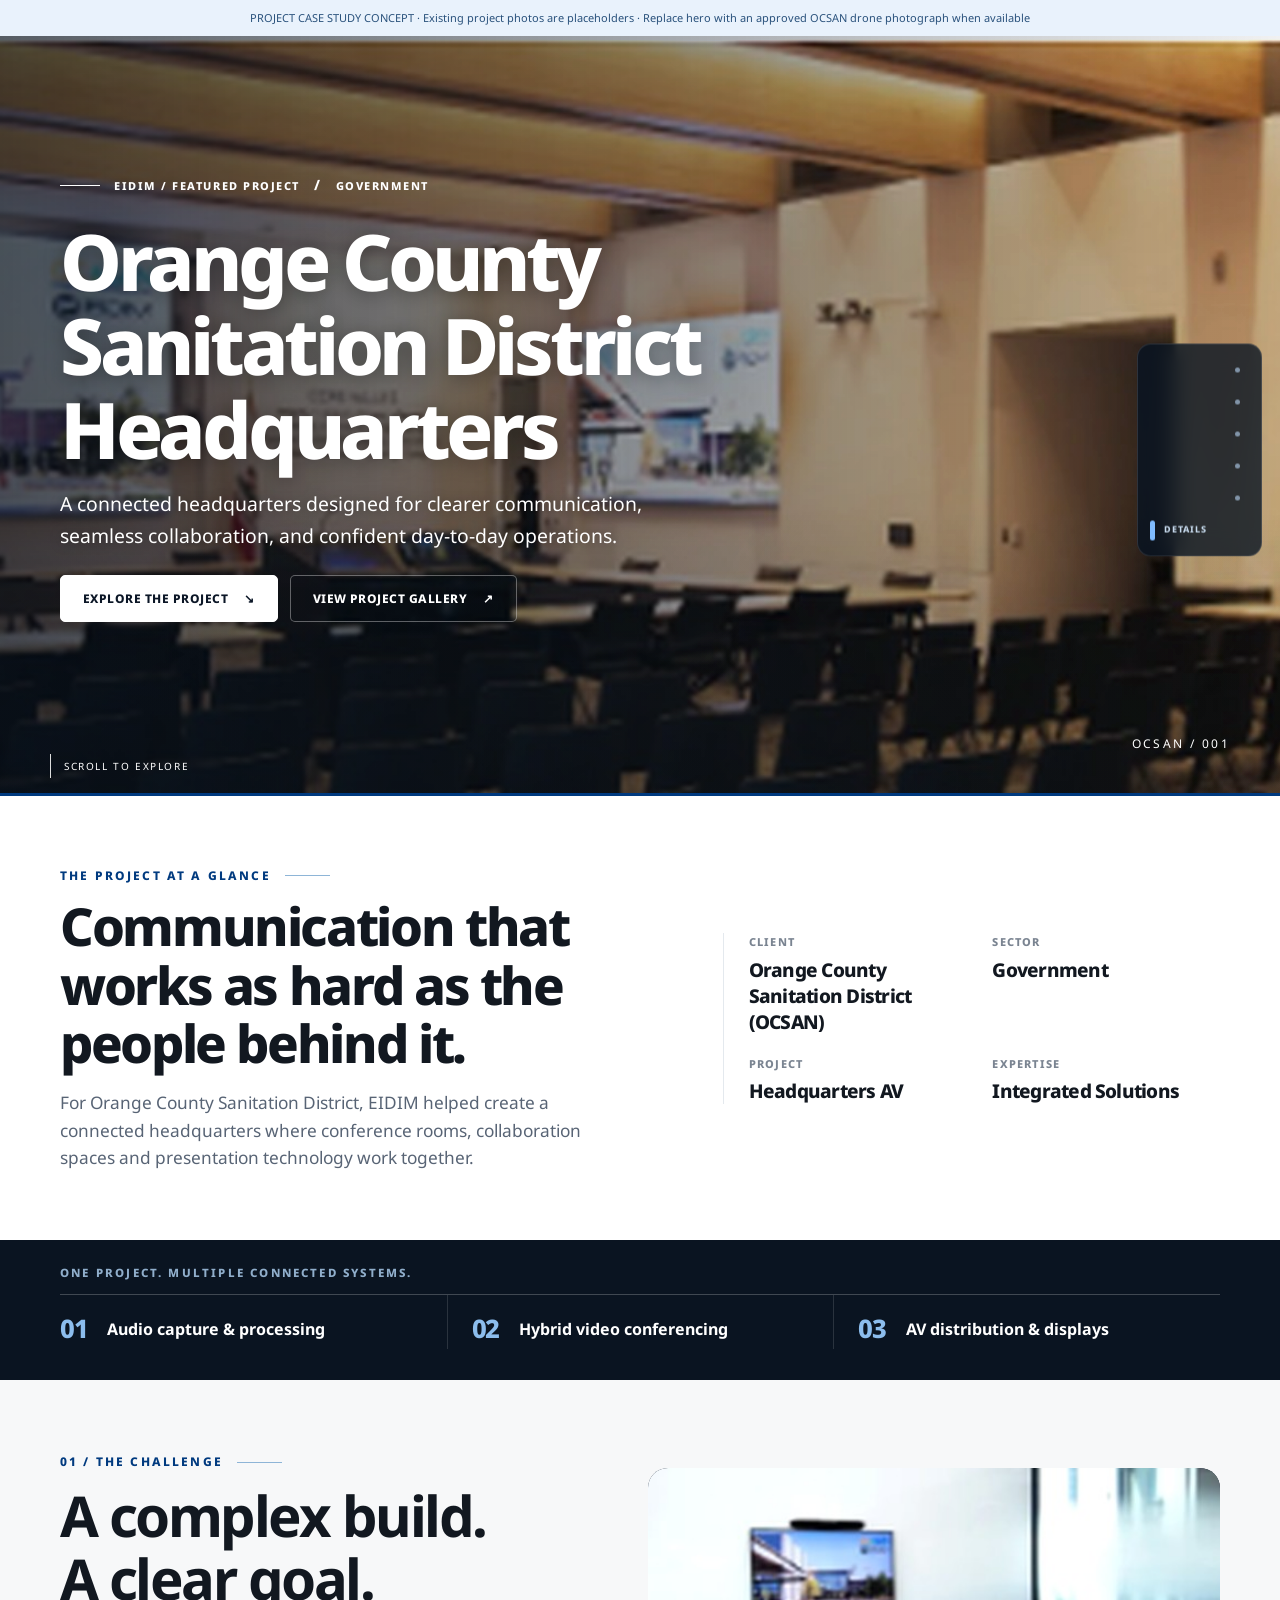
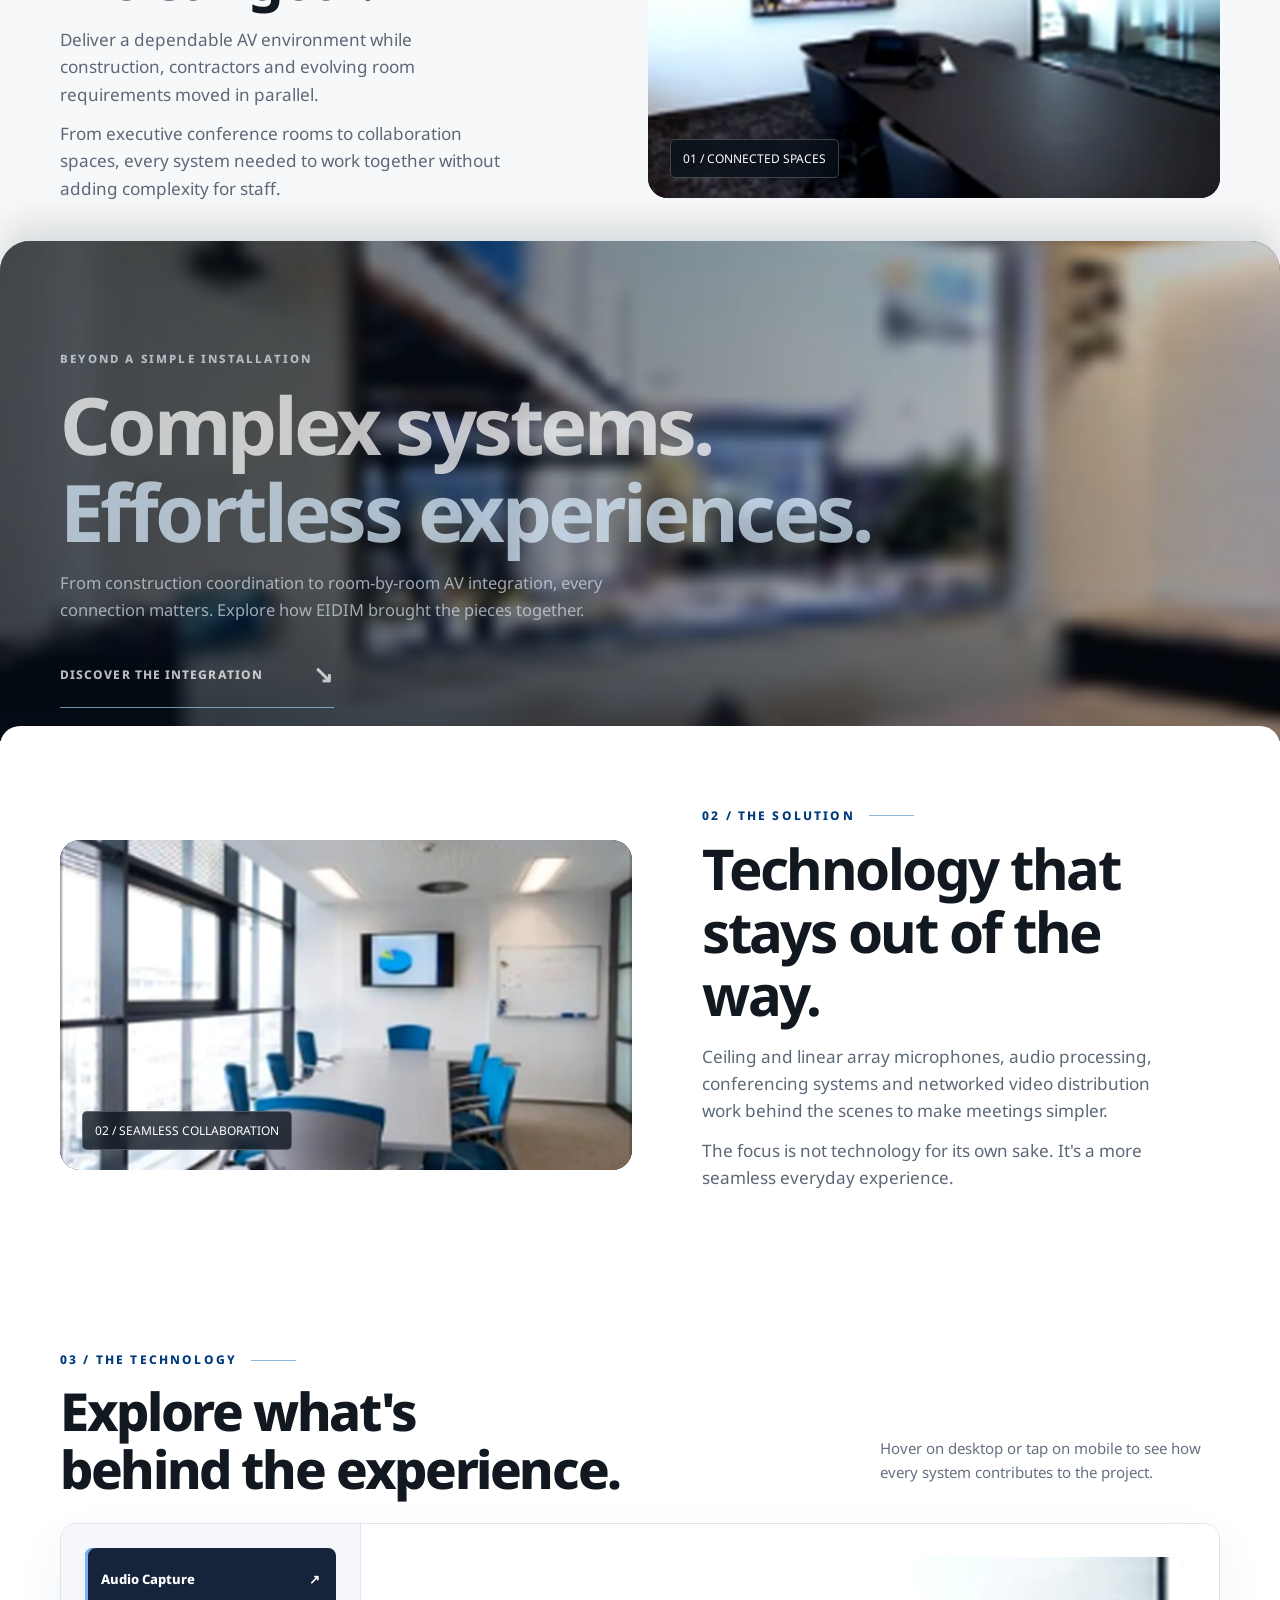
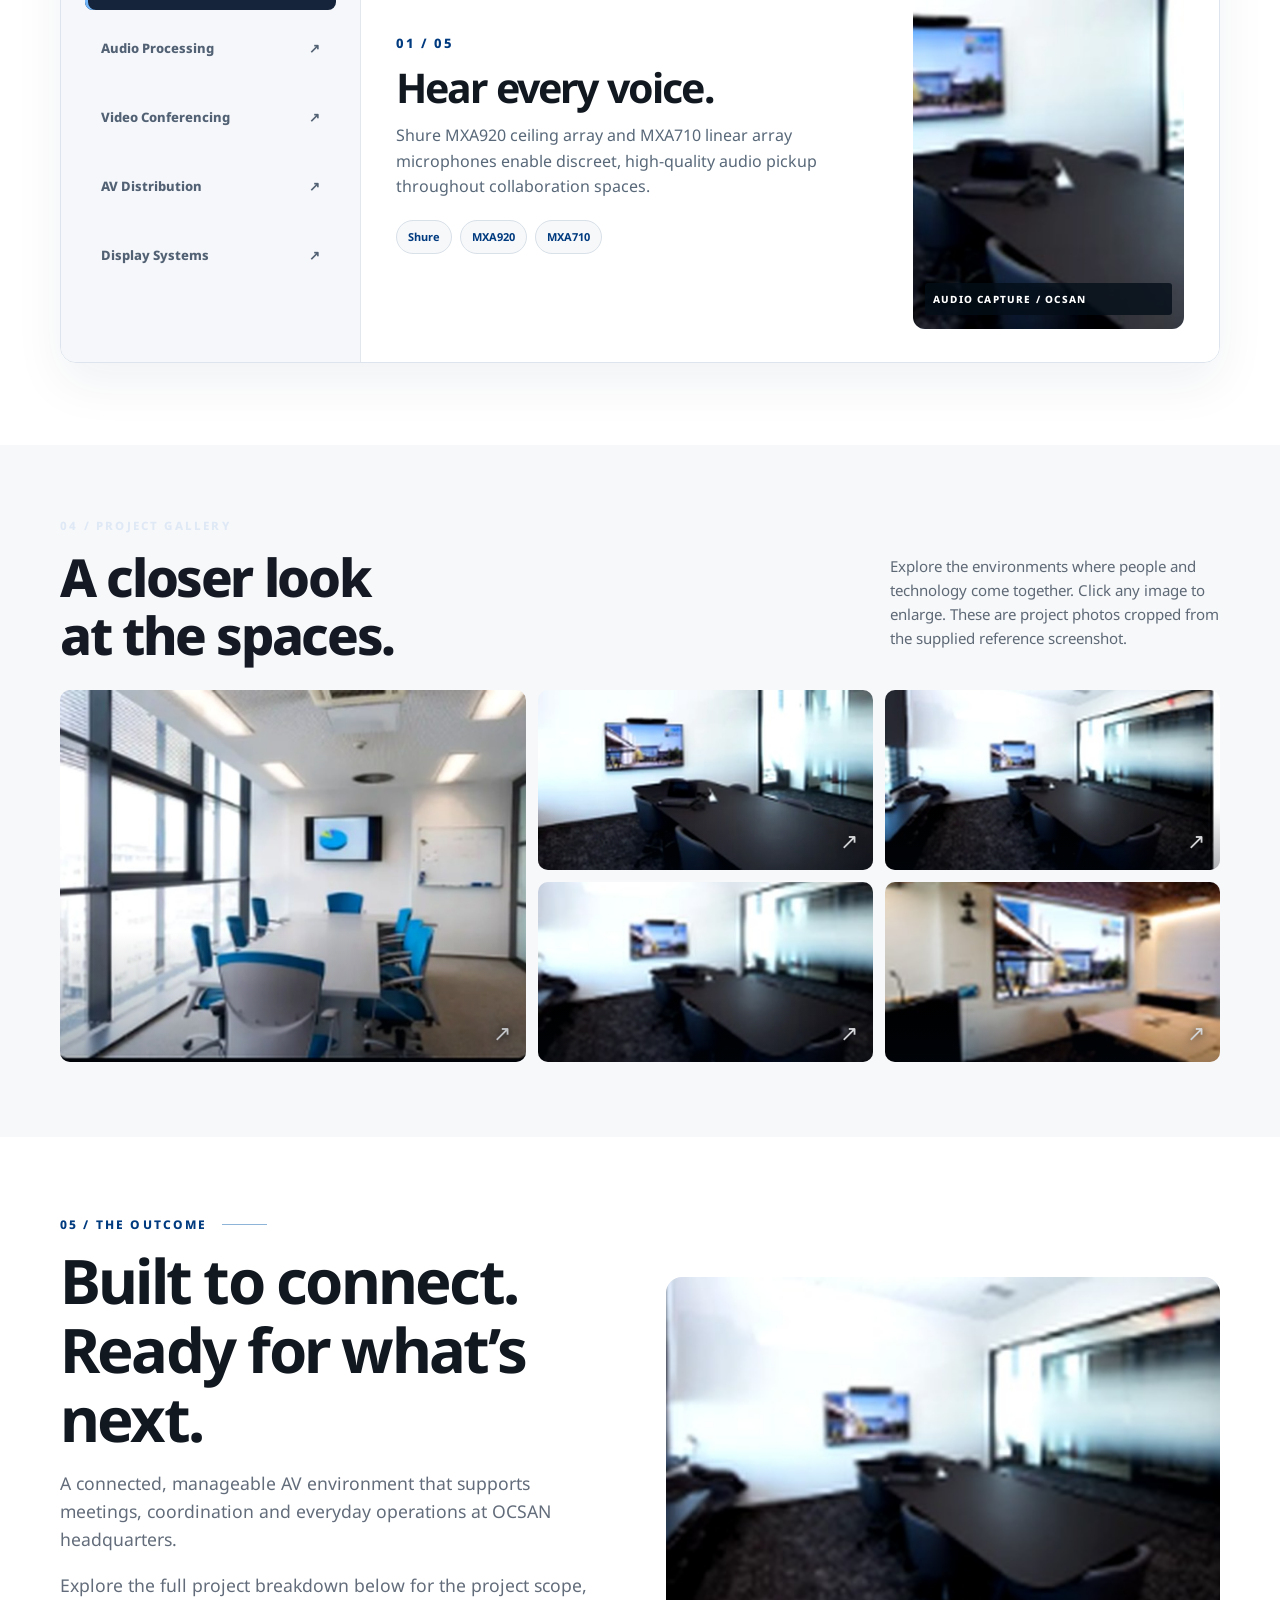
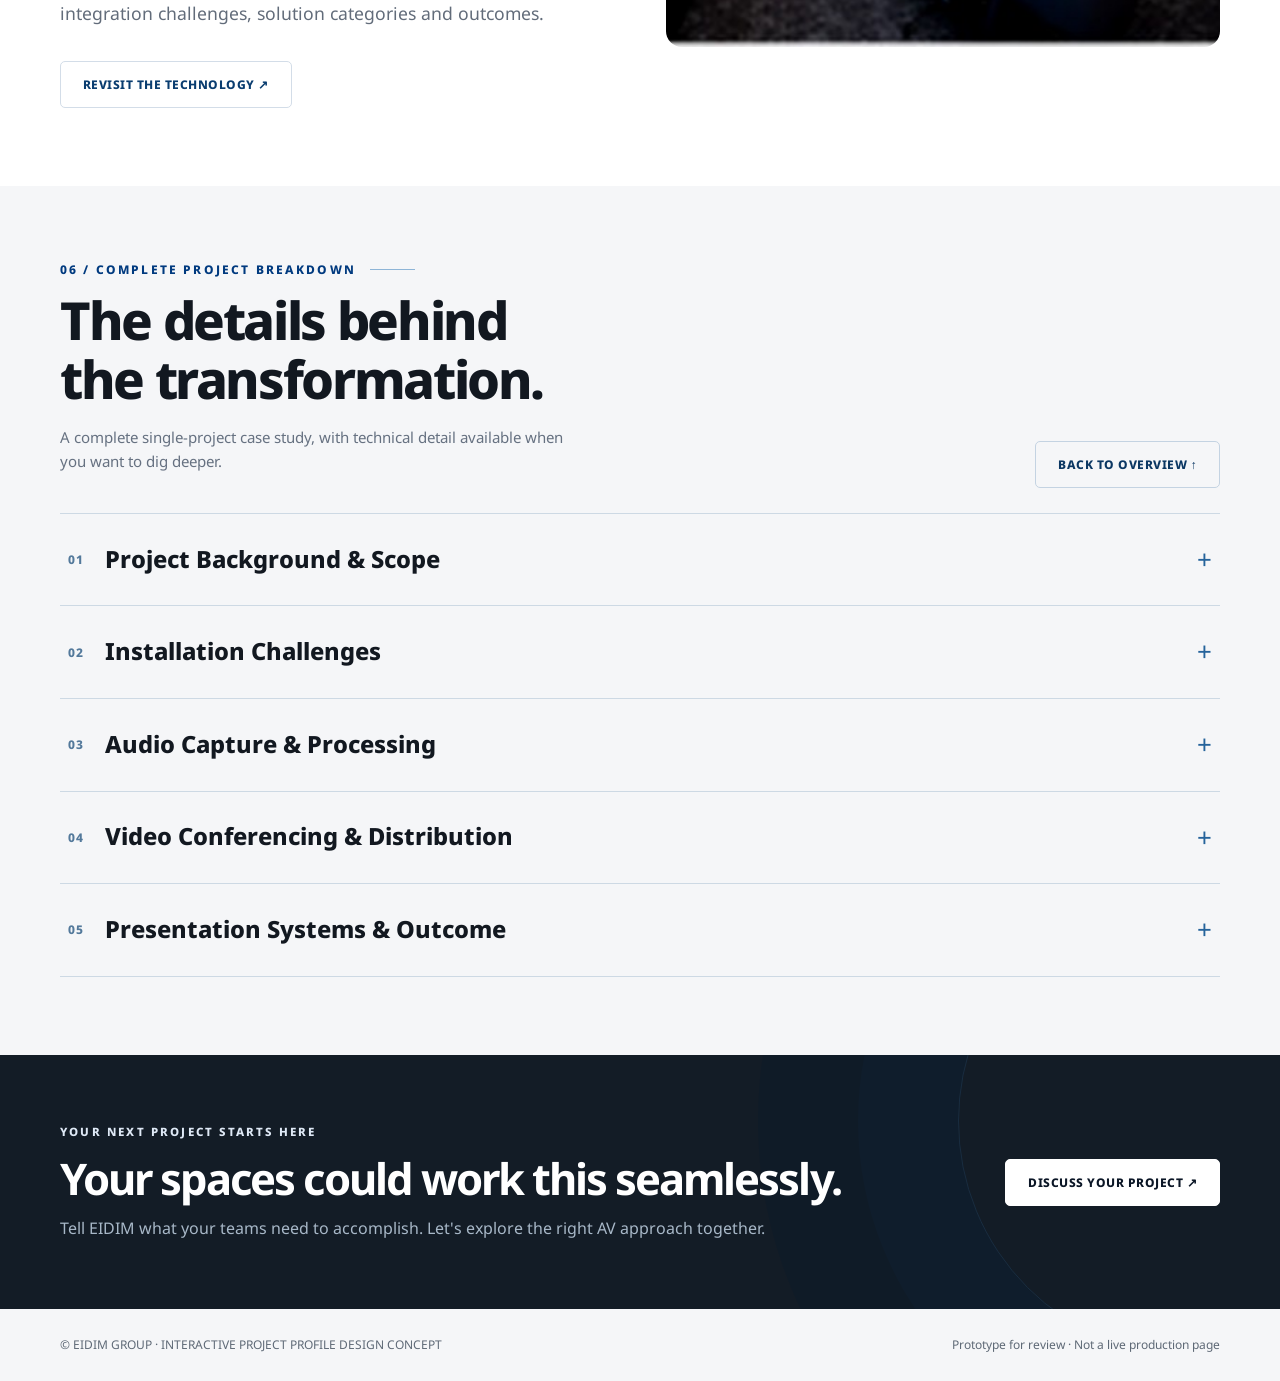
==== commit 9d8a0424: "update demo" ====
--- a/project_profile_demo/index.html
+++ b/project_profile_demo/index.html
@@ -91,6 +91,49 @@
 @media(max-width:900px){.hero{height:auto;min-height:700px}.hero-inner{padding:90px 0 120px}}
 @media(max-width:640px){.hero{height:auto;min-height:640px}.hero-photo{background-position:52% center}.hero:before{background:linear-gradient(90deg,rgba(8,18,30,.76),rgba(8,18,30,.35)),linear-gradient(0deg,rgba(8,18,30,.3),transparent 45%)}.hero h1{font-size:clamp(2.35rem,8.9vw,3.8rem);letter-spacing:-.05em}.hero-inner{padding:76px 0 125px}.hero .actions{gap:10px}.hero .btn{padding:13px 15px;font-size:11px}.hero .scroll-cue{left:20px;bottom:25px}}
 
+
+/* v4: compact editorial rhythm + scroll-linked immersive story transition */
+:root{--blue:#003a7f;--ink:#121820;--paper:#f7f8f9;--ease:cubic-bezier(.22,1,.36,1)}
+html{scroll-padding-top:20px}
+body,h1,h2,h3,button,input{font-family:'Noto Sans',Arial,sans-serif}
+.wrap{width:min(1160px,calc(100% - 64px))}
+.hero{min-height:675px;min-height:min(760px,94svh)}
+.hero-inner{padding:80px 0 105px}
+.hero h1{font-size:clamp(2.9rem,6.1vw,6.05rem);line-height:1.08;max-width:1060px;margin:20px 0 16px}
+.hero p{margin-bottom:23px;max-width:600px}
+.hero-photo{filter:brightness(1.13) saturate(1.02)}
+.hero:before{background:linear-gradient(90deg,rgba(6,15,26,.68) 0%,rgba(8,18,30,.4) 47%,rgba(8,18,30,.06) 100%),linear-gradient(0deg,rgba(6,12,20,.22),transparent 38%)}
+.hero .actions{margin-bottom:10px}.scroll-cue{bottom:18px}
+.intro{padding:70px 0 68px}.intro-grid{gap:55px}
+.intro h2,.section-title{font-size:clamp(2.1rem,4.1vw,4.15rem);margin:12px 0 16px}
+.intro p{margin-bottom:0}.info-grid{gap:20px 16px;padding-left:25px}
+.impact-ribbon{padding:24px 0 31px}.impact-ribbon .eyebrow{margin-bottom:12px}
+.impact-item{padding-top:16px}.impact-item strong{font-family:'Noto Sans',sans-serif}
+.chapter{padding:72px 0}.split,.split.reverse{gap:6%}
+.chapter .copy h2{font-size:clamp(2.3rem,4.4vw,4.7rem);margin:12px 0 16px}
+.chapter .copy p{margin-bottom:12px}.visual{min-height:330px}
+/* Story acts as an overlapping scene, not another tall dark block. */
+.story-strip{--enter:0;min-height:500px;margin-top:-45px;z-index:3;isolation:isolate;border-radius:30px 30px 0 0;box-shadow:0 -18px 36px rgba(10,22,33,.12);background:#1b2a3a;overflow:hidden}
+.story-strip-photo{inset:-6%;filter:brightness(.93) saturate(.95);transform:scale(calc(1.15 - var(--enter)*.12)) translateY(calc((1 - var(--enter))*26px));will-change:transform}
+.story-strip:before{background:linear-gradient(90deg,rgba(4,12,22,calc(.77 - var(--enter)*.07)) 0%,rgba(10,24,38,.48) 56%,rgba(12,25,38,.18) 100%);opacity:calc(.88 + var(--enter)*.12);transition:opacity .2s;z-index:1}
+.story-strip:after{content:'';position:absolute;inset:0;z-index:1;pointer-events:none;background:linear-gradient(0deg,rgba(8,19,33,.32),transparent 31%)}
+.story-strip-inner{padding:73px 0 66px;transform:translateY(calc((1 - var(--enter))*34px));opacity:calc(.72 + var(--enter)*.28);will-change:transform,opacity}
+.story-strip h2{font-size:clamp(2.8rem,6.2vw,6.2rem);line-height:1.09;margin:13px 0 16px;max-width:1000px}
+.story-strip h2 em{color:#dcefff}.story-strip p{font-size:1.03rem;max-width:590px;margin-bottom:12px}.story-strip-link{margin-top:7px}
+.story-strip+.chapter{position:relative;z-index:4;margin-top:-15px;padding-top:80px;border-radius:20px 20px 0 0}
+.technology{padding:75px 0 82px}.heading-row{margin-bottom:24px}
+.tech-shell{min-height:440px}.tech-content{padding:33px 35px}.tech-photo{min-height:265px}
+.gallery{padding:72px 0 75px}.gallery-grid{grid-template-rows:180px 180px;margin-top:25px}
+.outcome{padding:78px 0}.outcome-grid{gap:52px}.outcome h2{font-size:clamp(2.4rem,4.8vw,5rem);margin:12px 0 16px}.outcome-visual{height:370px}
+.dossier{padding-top:74px!important;padding-bottom:78px!important}
+.dossier-head{margin-bottom:25px!important}.detail-list{margin-top:14px!important}
+.cta{padding:68px 0}.cta h2{font-size:clamp(2rem,3.4vw,3.5rem)}
+.footer{padding:26px 0}
+.reveal{transform:translateY(18px);transition-duration:.65s}
+@media(max-width:900px){.hero{min-height:660px}.hero-inner{padding:75px 0 100px}.intro{padding:58px 0}.story-strip{min-height:435px;margin-top:-28px}.story-strip-inner{padding:65px 0}.technology,.gallery,.outcome{padding-top:60px;padding-bottom:65px}.tech-content{padding:28px}.gallery-grid{grid-template-rows:170px 170px}}
+@media(max-width:640px){.wrap{width:calc(100% - 38px)}.hero{min-height:620px}.hero-inner{padding:74px 0 88px}.hero h1{font-size:clamp(2.35rem,10.2vw,3.9rem);line-height:1.11}.hero p{font-size:.95rem}.hero-meta{font-size:9px;letter-spacing:.08em}.scroll-cue{bottom:12px}.intro{padding:45px 0 48px}.intro-grid{gap:28px}.info-grid{padding-left:18px}.chapter{padding:55px 0}.chapter .visual{min-height:250px}.story-strip{margin-top:-24px;min-height:405px;border-radius:19px 19px 0 0}.story-strip-inner{padding:58px 0 52px}.story-strip h2{font-size:clamp(2.3rem,10vw,4rem)}.story-strip:before{background:linear-gradient(90deg,rgba(4,12,22,.74),rgba(9,22,37,.32))}.story-strip+.chapter{padding-top:60px}.heading-row{margin-bottom:19px}.technology,.gallery,.outcome{padding:54px 0}.tech-shell{min-height:0}.tech-tabs{padding:12px}.tech-content{padding:23px}.gallery-grid{margin-top:18px}.outcome-grid{gap:24px}.outcome-visual{height:280px}.dossier{padding-top:52px!important;padding-bottom:52px!important}.cta{padding:53px 0}.footer{padding:22px 0}}
+@media(prefers-reduced-motion:reduce){.story-strip-photo,.story-strip-inner{transform:none!important;opacity:1!important;will-change:auto}.reveal{transition:none!important}}
+
 </style>
 </head>
 <body>
@@ -102,7 +145,6 @@
 <section class="impact-ribbon" aria-label="Project solutions"><div class="wrap"><p class="eyebrow">ONE PROJECT. MULTIPLE CONNECTED SYSTEMS.</p><div class="impact-items"><div class="impact-item reveal"><strong>01</strong><span>Audio capture &amp; processing</span></div><div class="impact-item reveal"><strong>02</strong><span>Hybrid video conferencing</span></div><div class="impact-item reveal"><strong>03</strong><span>AV distribution &amp; displays</span></div></div></div></section>
 <section class="chapter" id="story"><div class="wrap split"><div class="copy reveal"><div class="number">01 / THE CHALLENGE</div><h2>A complex build.<br>A clear goal.</h2><p>Deliver a dependable AV environment while construction, contractors and evolving room requirements moved in parallel.</p><p class="small">From executive conference rooms to collaboration spaces, every system needed to work together without adding complexity for staff.</p></div><div class="visual reveal"><img src="assets/boardroom.jpg" alt="Conference room from the supplied OCSAN project screenshot" loading="lazy"><span class="imglabel">01 / CONNECTED SPACES</span></div></div></section>
 <section class="story-strip" aria-label="Project storytelling"><div class="story-strip-photo" aria-hidden="true"></div><div class="wrap story-strip-inner"><div class="eyebrow accent reveal">BEYOND A SIMPLE INSTALLATION</div><h2 class="reveal">Complex systems.<br><em>Effortless experiences.</em></h2><p class="reveal">From construction coordination to room-by-room AV integration, every connection matters. Explore how EIDIM brought the pieces together.</p><a class="story-strip-link reveal" href="#technology">DISCOVER THE INTEGRATION <span>↘</span></a></div></section>
-<section class="quote-band"><div class="wrap reveal"><div class="eyebrow accent">THE EIDIM APPROACH</div><h2>One connected ecosystem.<br>Built around <span class="accent">people.</span></h2><p>A cohesive combination of audio, video, displays and room controls designed to help OCSAN teams communicate and collaborate with confidence.</p></div></section>
 <section class="chapter" style="background:#fff"><div class="wrap split reverse"><div class="copy reveal"><div class="number">02 / THE SOLUTION</div><h2>Technology that stays out of the way.</h2><p>Ceiling and linear array microphones, audio processing, conferencing systems and networked video distribution work behind the scenes to make meetings simpler.</p><p class="small">The focus is not technology for its own sake. It's a more seamless everyday experience.</p></div><div class="visual reveal"><img src="assets/conference.jpg" alt="Modern meeting room featured in the supplied project screenshot" loading="lazy"><span class="imglabel">02 / SEAMLESS COLLABORATION</span></div></div></section>
 <section class="technology" id="technology"><div class="wrap"><div class="heading-row reveal"><div><div class="number">03 / THE TECHNOLOGY</div><h2 class="section-title">Explore what's<br>behind the experience.</h2></div><p class="small" style="max-width:340px">Hover on desktop or tap on mobile to see how every system contributes to the project.</p></div><div class="tech-shell reveal"><div class="tech-tabs" role="tablist" aria-label="Technology categories"><button class="tech-tab active" data-tech="0" role="tab" aria-selected="true">Audio Capture <span>↗</span></button><button class="tech-tab" data-tech="1" role="tab" aria-selected="false">Audio Processing <span>↗</span></button><button class="tech-tab" data-tech="2" role="tab" aria-selected="false">Video Conferencing <span>↗</span></button><button class="tech-tab" data-tech="3" role="tab" aria-selected="false">AV Distribution <span>↗</span></button><button class="tech-tab" data-tech="4" role="tab" aria-selected="false">Display Systems <span>↗</span></button></div><div class="tech-content" id="tech-panel" role="tabpanel" aria-live="polite"><div class="tech-copy" id="tech-copy"><div class="count" id="tech-count">01 / 05</div><h3 id="tech-title">Hear every voice.</h3><p id="tech-text">Shure MXA920 ceiling array and MXA710 linear array microphones enable discreet, high-quality audio pickup throughout collaboration spaces.</p><div class="chip-row" id="tech-chips"><span class="chip">Shure</span><span class="chip">MXA920</span><span class="chip">MXA710</span></div></div><div class="tech-photo" id="tech-photo"><img id="tech-photo-img" src="assets/boardroom.jpg" alt="OCSAN meeting space"><span id="tech-photo-label">AUDIO CAPTURE / OCSAN</span></div></div></div></div></section>
 <section class="gallery" id="gallery"><div class="wrap"><div class="heading-row reveal"><div><div class="eyebrow accent">04 / PROJECT GALLERY</div><h2 class="section-title">A closer look<br>at the spaces.</h2></div><p class="small" style="max-width:330px">Explore the environments where people and technology come together. Click any image to enlarge. These are project photos cropped from the supplied reference screenshot.</p></div><div class="gallery-grid reveal"><button class="gallery-item" data-image="0" aria-label="Open image: Conference room"><img src="assets/conference.jpg" alt="Conference room" loading="lazy"></button><button class="gallery-item" data-image="1" aria-label="Open image: OCSAN boardroom"><img src="assets/boardroom.jpg" alt="OCSAN boardroom" loading="lazy"></button><button class="gallery-item" data-image="2" aria-label="Open image: Meeting space"><img src="assets/meeting.jpg" alt="Meeting space" loading="lazy"></button><button class="gallery-item" data-image="3" aria-label="Open image: AV meeting detail"><img src="assets/room-detail.jpg" alt="AV meeting detail" loading="lazy"></button><button class="gallery-item" data-image="4" aria-label="Open image: Meeting room display"><img src="assets/room-wide.jpg" alt="Meeting room display" loading="lazy"></button></div></div></section>
@@ -134,5 +176,21 @@
 let ticking=false;function updateProgress(){let d=document.documentElement;document.getElementById('progress').style.width=((d.scrollTop)/(d.scrollHeight-d.clientHeight)*100)+'%';ticking=false}addEventListener('scroll',()=>{if(!ticking){requestAnimationFrame(updateProgress);ticking=true}},{passive:true});updateProgress();
 const images=[['assets/conference.jpg','Conference room'],['assets/boardroom.jpg','OCSAN boardroom'],['assets/meeting.jpg','Meeting space'],['assets/room-detail.jpg','AV meeting detail'],['assets/room-wide.jpg','Meeting room display']];let current=0;const lb=document.getElementById('lightbox');const lbImg=document.getElementById('lb-img');let lastFocus=null;function renderImage(){lbImg.src=images[current][0];lbImg.alt=images[current][1];document.getElementById('lb-caption').textContent=(current+1)+' / '+images.length+' — '+images[current][1]}function openLightbox(i){lastFocus=document.activeElement;current=i;renderImage();lb.classList.add('open');lb.setAttribute('aria-hidden','false');document.body.style.overflow='hidden';document.getElementById('lb-close').focus()}function closeLightbox(){lb.classList.remove('open');lb.setAttribute('aria-hidden','true');document.body.style.overflow='';lastFocus?.focus()}document.querySelectorAll('[data-image]').forEach(b=>b.addEventListener('click',()=>openLightbox(+b.dataset.image)));document.getElementById('lb-close').onclick=closeLightbox;document.getElementById('lb-prev').onclick=()=>{current=(current+images.length-1)%images.length;renderImage()};document.getElementById('lb-next').onclick=()=>{current=(current+1)%images.length;renderImage()};lb.addEventListener('click',e=>{if(e.target===lb)closeLightbox()});document.addEventListener('keydown',e=>{if(!lb.classList.contains('open'))return;if(e.key==='Escape')closeLightbox();else if(e.key==='ArrowRight')document.getElementById('lb-next').click();else if(e.key==='ArrowLeft')document.getElementById('lb-prev').click();else if(e.key==='Tab'){const buttons=[...lb.querySelectorAll('button')];const i=buttons.indexOf(document.activeElement);if(e.shiftKey&&i===0){e.preventDefault();buttons[buttons.length-1].focus()}else if(!e.shiftKey&&i===buttons.length-1){e.preventDefault();buttons[0].focus()}}});
 
+
+// Scroll-linked scene reveal; progressive enhancement, fully readable without JS.
+(()=>{
+const scene=document.querySelector('.story-strip');
+if(!scene||matchMedia('(prefers-reduced-motion: reduce)').matches)return;
+let queued=false;
+function syncScene(){
+ const r=scene.getBoundingClientRect(),height=innerHeight||720;
+ const p=Math.max(0,Math.min(1,(height-r.top)/(height*.85)));
+ scene.style.setProperty('--enter',p.toFixed(3));
+ queued=false;
+}
+function queue(){if(!queued){queued=true;requestAnimationFrame(syncScene)}}
+addEventListener('scroll',queue,{passive:true});addEventListener('resize',queue,{passive:true});syncScene();
+})();
+
 </script>
 </body></html>
